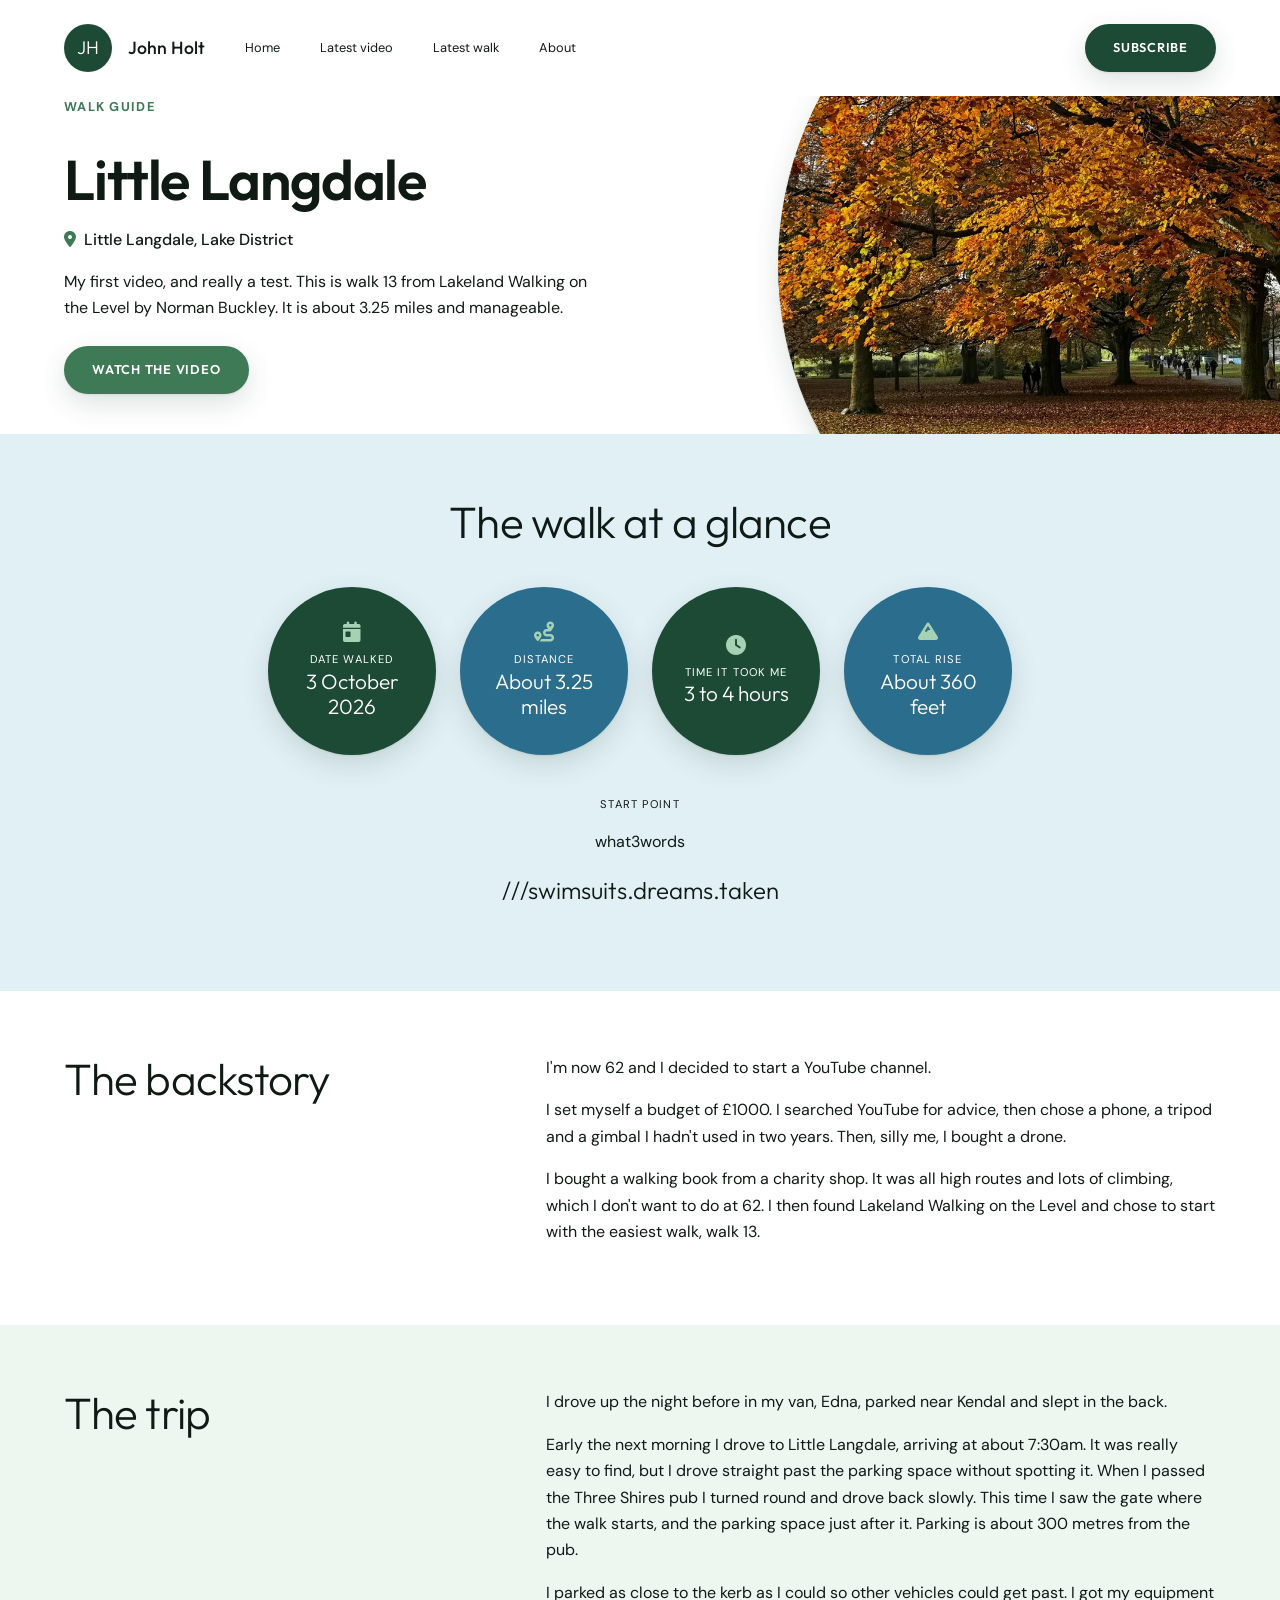
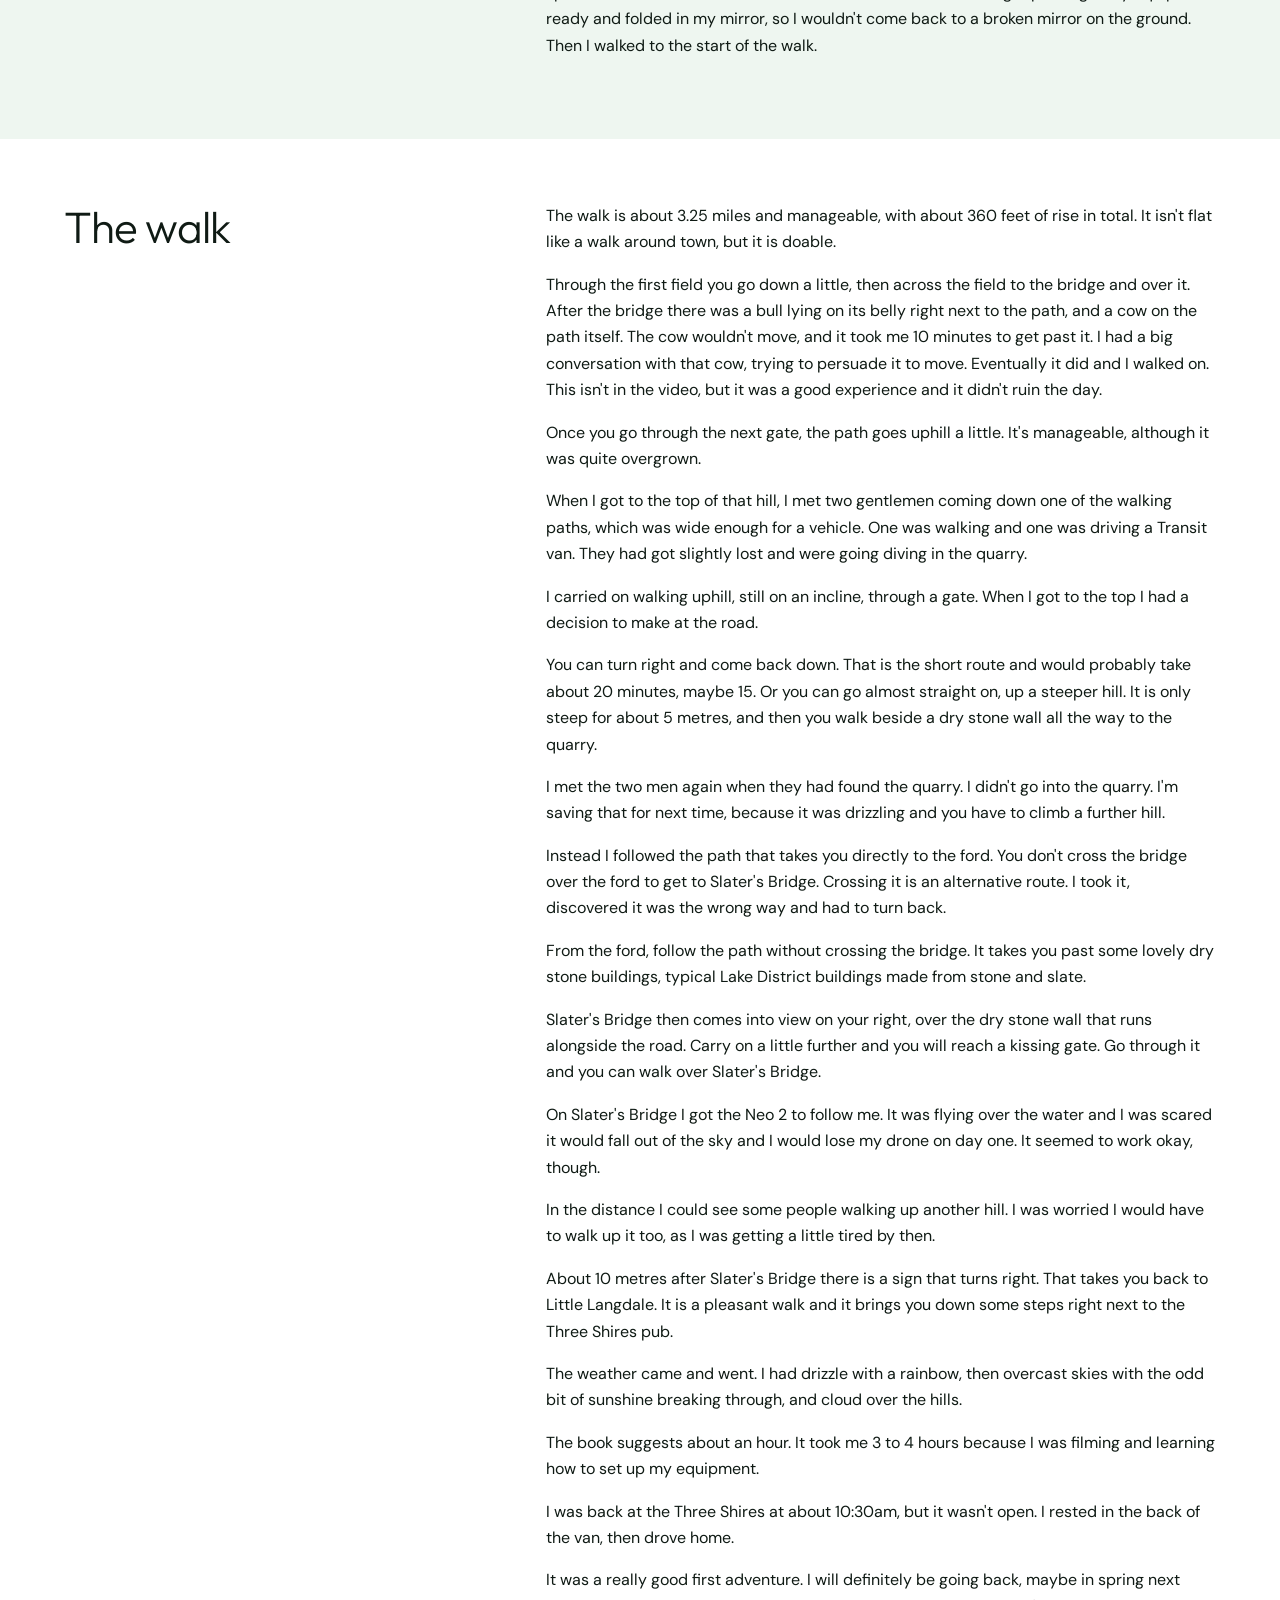
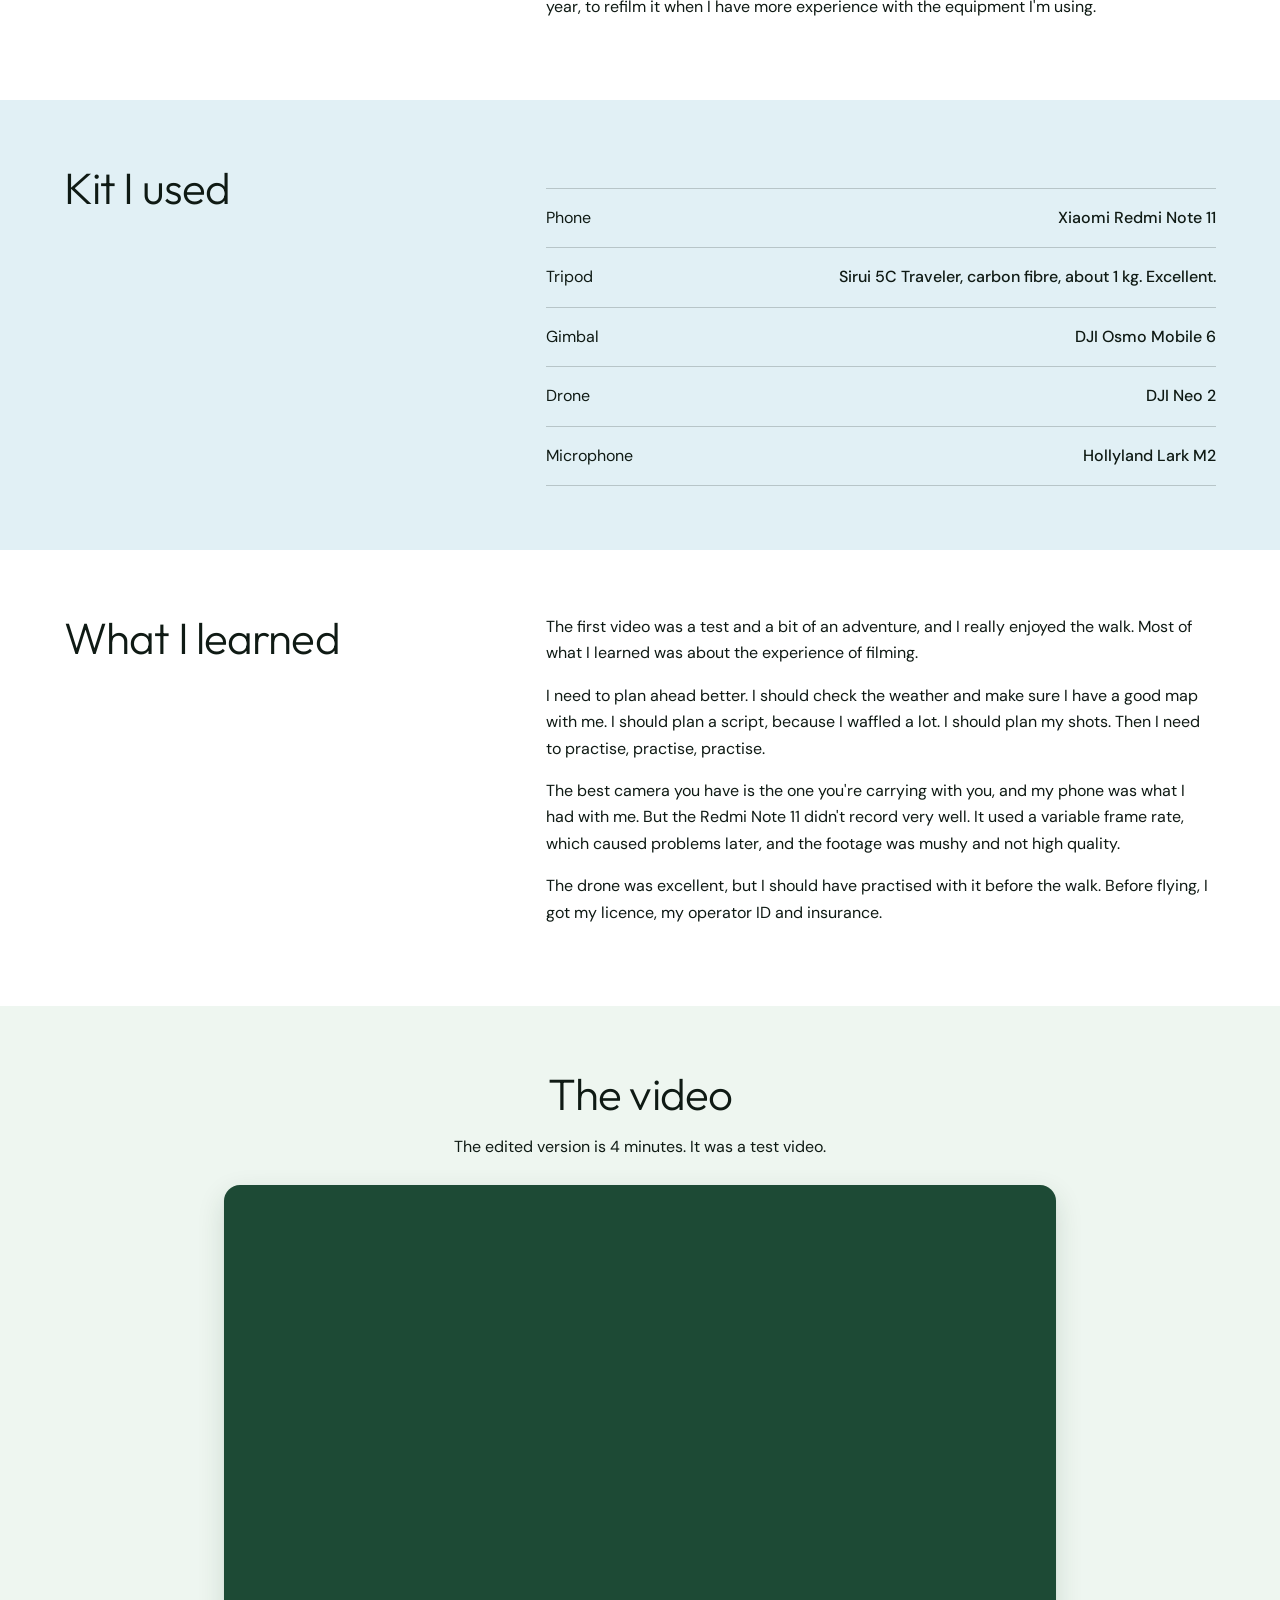
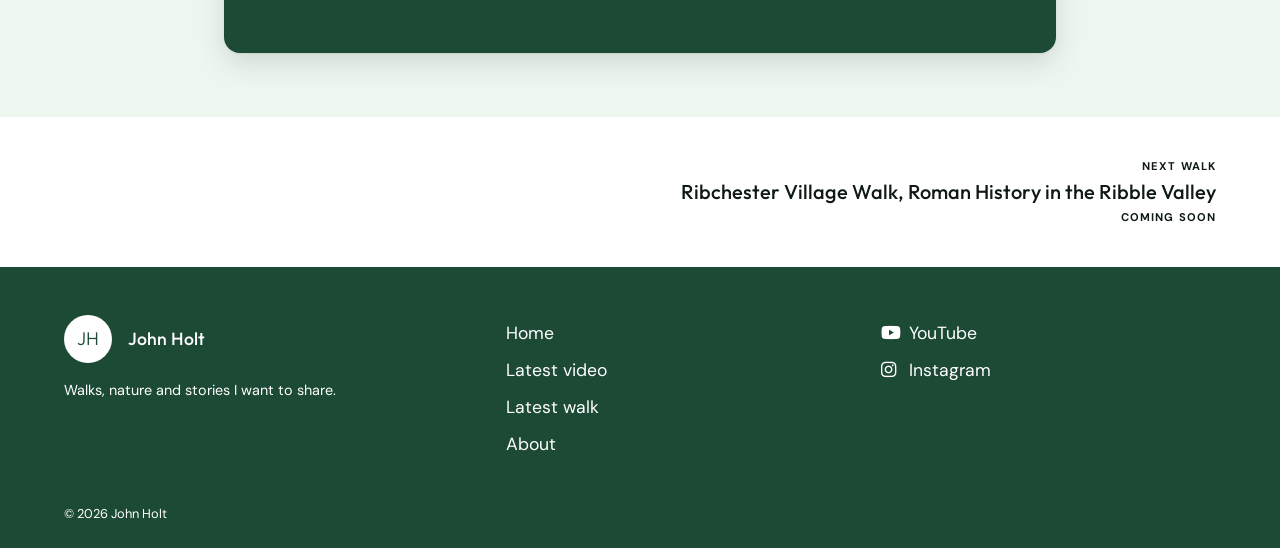
==== littlelangdale.html @ 086288f9 "Little Langdale" ====
<!DOCTYPE html>
<html lang="en-GB">
<head>
  <meta charset="UTF-8">
  <meta name="viewport" content="width=device-width, initial-scale=1">
  <title>Little Langdale | John Holt</title>
  <meta name="description" content="My first walk video: Little Langdale in the Lake District, walk 13 from Lakeland Walking on the Level. About 3.25 miles and manageable.">
  <link rel="preconnect" href="https://fonts.googleapis.com">
  <link rel="preconnect" href="https://fonts.gstatic.com" crossorigin>
  <link href="https://fonts.googleapis.com/css2?family=DM+Sans:opsz,wght@9..40,400;9..40,500;9..40,700&family=Outfit:wght@300;400;500;600&display=swap" rel="stylesheet">
  <link rel="stylesheet" href="https://cdnjs.cloudflare.com/ajax/libs/font-awesome/6.5.2/css/all.min.css">
  <link rel="stylesheet" href="css/style.css">
</head>
<body>
  <header class="header">
    <div class="header__inner container">
      <a class="logo" href="index.html" aria-label="John Holt, home">
        <span class="logo__mark">JH</span>
        <span class="logo__text">John Holt</span>
      </a>
      <nav class="nav" id="site-nav" aria-label="Main">
        <ul class="nav__list">
          <li><a class="nav__link" href="index.html">Home</a></li>
          <li><a class="nav__link" href="index.html#latest-video">Latest video</a></li>
          <li><a class="nav__link" href="index.html#latest-walk">Latest walk</a></li>
          <li><a class="nav__link" href="index.html#about">About</a></li>
        </ul>
      </nav>
      <a class="button button--dark header__cta" href="https://www.youtube.com/@MrJHolt">Subscribe</a>
      <button class="burger" type="button" aria-label="Menu" aria-expanded="false" aria-controls="site-nav">
        <i class="fa-solid fa-bars" aria-hidden="true"></i>
      </button>
    </div>
  </header>

  <main>
    <section class="hero">
      <div class="hero__content">
        <p class="hero__eyebrow">Walk guide</p>
        <h1 class="hero__title">Little Langdale</h1>
        <p class="hero__meta"><i class="fa-solid fa-location-dot" aria-hidden="true"></i>Little Langdale, Lake District</p>
        <p class="hero__text">My first video, and really a test. This is walk 13 from Lakeland Walking on the Level by Norman Buckley. It is about 3.25 miles and manageable.</p>
        <a class="button button--green" href="#video">Watch the video</a>
      </div>
      <div class="hero__media">
        <!-- PLACEHOLDER: main walk photo (landscape, WebP) -->
        <img class="hero__image" src="img/placeholder.webp" alt="Placeholder for a Little Langdale walk photo" width="1600" height="1200">
      </div>
    </section>

    <section class="section section--sky" id="at-a-glance">
      <div class="container">
        <h2 class="section__title section__title--centre">The walk at a glance</h2>
        <div class="circles">
          <div class="circle">
            <i class="fa-solid fa-calendar-day circle__icon" aria-hidden="true"></i>
            <span class="circle__label">Date walked</span>
            <span class="circle__value">3 October 2026</span>
          </div>
          <div class="circle">
            <i class="fa-solid fa-route circle__icon" aria-hidden="true"></i>
            <span class="circle__label">Distance</span>
            <span class="circle__value">About 3.25 miles</span>
          </div>
          <div class="circle">
            <i class="fa-solid fa-clock circle__icon" aria-hidden="true"></i>
            <span class="circle__label">Time it took me</span>
            <span class="circle__value">3 to 4 hours</span>
          </div>
          <div class="circle">
            <i class="fa-solid fa-mountain circle__icon" aria-hidden="true"></i>
            <span class="circle__label">Total rise</span>
            <span class="circle__value">About 360 feet</span>
          </div>
        </div>
        <div class="start-point">
          <p class="circle__label">Start point</p>
          <p>what3words</p>
          <span class="start-point__words">///swimsuits.dreams.taken</span>
        </div>
      </div>
    </section>

    <section class="section" id="backstory">
      <div class="container split">
        <h2 class="section__title">The backstory</h2>
        <div>
          <p>I'm now 62 and I decided to start a YouTube channel.</p>
          <p>I set myself a budget of £1000. I searched YouTube for advice, then chose a phone, a tripod and a gimbal I hadn't used in two years. Then, silly me, I bought a drone.</p>
          <p>I bought a walking book from a charity shop. It was all high routes and lots of climbing, which I don't want to do at 62. I then found Lakeland Walking on the Level and chose to start with the easiest walk, walk 13.</p>
        </div>
      </div>
    </section>

    <section class="section section--soft" id="the-trip">
      <div class="container split">
        <h2 class="section__title">The trip</h2>
        <div>
          <p>I drove up the night before in my van, Edna, parked near Kendal and slept in the back.</p>
          <p>Early the next morning I drove to Little Langdale, arriving at about 7:30am. It was really easy to find, but I drove straight past the parking space without spotting it. When I passed the Three Shires pub I turned round and drove back slowly. This time I saw the gate where the walk starts, and the parking space just after it. Parking is about 300 metres from the pub.</p>
          <p>I parked as close to the kerb as I could so other vehicles could get past. I got my equipment ready and folded in my mirror, so I wouldn't come back to a broken mirror on the ground. Then I walked to the start of the walk.</p>
        </div>
      </div>
    </section>

    <section class="section" id="the-walk">
      <div class="container split">
        <h2 class="section__title">The walk</h2>
        <div>
          <p>The walk is about 3.25 miles and manageable, with about 360 feet of rise in total. It isn't flat like a walk around town, but it is doable.</p>
          <p>Through the first field you go down a little, then across the field to the bridge and over it. After the bridge there was a bull lying on its belly right next to the path, and a cow on the path itself. The cow wouldn't move, and it took me 10 minutes to get past it. I had a big conversation with that cow, trying to persuade it to move. Eventually it did and I walked on. This isn't in the video, but it was a good experience and it didn't ruin the day.</p>
          <p>Once you go through the next gate, the path goes uphill a little. It's manageable, although it was quite overgrown.</p>
          <p>When I got to the top of that hill, I met two gentlemen coming down one of the walking paths, which was wide enough for a vehicle. One was walking and one was driving a Transit van. They had got slightly lost and were going diving in the quarry.</p>
          <p>I carried on walking uphill, still on an incline, through a gate. When I got to the top I had a decision to make at the road.</p>
          <p>You can turn right and come back down. That is the short route and would probably take about 20 minutes, maybe 15. Or you can go almost straight on, up a steeper hill. It is only steep for about 5 metres, and then you walk beside a dry stone wall all the way to the quarry.</p>
          <p>I met the two men again when they had found the quarry. I didn't go into the quarry. I'm saving that for next time, because it was drizzling and you have to climb a further hill.</p>
          <p>Instead I followed the path that takes you directly to the ford. You don't cross the bridge over the ford to get to Slater's Bridge. Crossing it is an alternative route. I took it, discovered it was the wrong way and had to turn back.</p>
          <p>From the ford, follow the path without crossing the bridge. It takes you past some lovely dry stone buildings, typical Lake District buildings made from stone and slate.</p>
          <p>Slater's Bridge then comes into view on your right, over the dry stone wall that runs alongside the road. Carry on a little further and you will reach a kissing gate. Go through it and you can walk over Slater's Bridge.</p>
          <p>On Slater's Bridge I got the Neo 2 to follow me. It was flying over the water and I was scared it would fall out of the sky and I would lose my drone on day one. It seemed to work okay, though.</p>
          <p>In the distance I could see some people walking up another hill. I was worried I would have to walk up it too, as I was getting a little tired by then.</p>
          <p>About 10 metres after Slater's Bridge there is a sign that turns right. That takes you back to Little Langdale. It is a pleasant walk and it brings you down some steps right next to the Three Shires pub.</p>
          <p>The weather came and went. I had drizzle with a rainbow, then overcast skies with the odd bit of sunshine breaking through, and cloud over the hills.</p>
          <p>The book suggests about an hour. It took me 3 to 4 hours because I was filming and learning how to set up my equipment.</p>
          <p>I was back at the Three Shires at about 10:30am, but it wasn't open. I rested in the back of the van, then drove home.</p>
          <p>It was a really good first adventure. I will definitely be going back, maybe in spring next year, to refilm it when I have more experience with the equipment I'm using.</p>
        </div>
      </div>
    </section>

    <section class="section section--sky" id="kit">
      <div class="container split">
        <h2 class="section__title">Kit I used</h2>
        <ul class="facts">
          <li class="facts__row">
            <span class="facts__label">Phone</span>
            <span class="facts__value">Xiaomi Redmi Note 11</span>
          </li>
          <li class="facts__row">
            <span class="facts__label">Tripod</span>
            <span class="facts__value">Sirui 5C Traveler, carbon fibre, about 1 kg. Excellent.</span>
          </li>
          <li class="facts__row">
            <span class="facts__label">Gimbal</span>
            <span class="facts__value">DJI Osmo Mobile 6</span>
          </li>
          <li class="facts__row">
            <span class="facts__label">Drone</span>
            <span class="facts__value">DJI Neo 2</span>
          </li>
          <li class="facts__row">
            <span class="facts__label">Microphone</span>
            <span class="facts__value">Hollyland Lark M2</span>
          </li>
        </ul>
      </div>
    </section>

    <section class="section" id="learned">
      <div class="container split">
        <h2 class="section__title">What I learned</h2>
        <div>
          <p>The first video was a test and a bit of an adventure, and I really enjoyed the walk. Most of what I learned was about the experience of filming.</p>
          <p>I need to plan ahead better. I should check the weather and make sure I have a good map with me. I should plan a script, because I waffled a lot. I should plan my shots. Then I need to practise, practise, practise.</p>
          <p>The best camera you have is the one you're carrying with you, and my phone was what I had with me. But the Redmi Note 11 didn't record very well. It used a variable frame rate, which caused problems later, and the footage was mushy and not high quality.</p>
          <p>The drone was excellent, but I should have practised with it before the walk. Before flying, I got my licence, my operator ID and insurance.</p>
        </div>
      </div>
    </section>

    <section class="section section--soft" id="video">
      <div class="container">
        <h2 class="section__title section__title--centre">The video</h2>
        <p class="section__intro section__intro--centre">The edited version is 4 minutes. It was a test video.</p>
        <div class="video" data-youtube-id="iESbthJ1mE4" data-title="Little Langdale walk video">
          <p class="video__placeholder"><a href="https://youtu.be/iESbthJ1mE4">Watch the video on YouTube</a></p>
        </div>
      </div>
    </section>

    <section class="section section--compact">
      <nav class="container walk-nav" aria-label="Walk navigation" data-walk-nav="littlelangdale"></nav>
    </section>
  </main>

  <footer class="footer">
    <div class="container">
      <div class="footer__grid">
        <div>
          <a class="logo logo--light" href="index.html" aria-label="John Holt, home">
            <span class="logo__mark">JH</span>
            <span class="logo__text">John Holt</span>
          </a>
          <p class="footer__tagline">Walks, nature and stories I want to share.</p>
        </div>
        <ul>
          <li><a class="footer__link" href="index.html">Home</a></li>
          <li><a class="footer__link" href="index.html#latest-video">Latest video</a></li>
          <li><a class="footer__link" href="index.html#latest-walk">Latest walk</a></li>
          <li><a class="footer__link" href="index.html#about">About</a></li>
        </ul>
        <ul>
          <li><a class="footer__link" href="https://www.youtube.com/@MrJHolt"><i class="fa-brands fa-youtube" aria-hidden="true"></i>YouTube</a></li>
          <li><a class="footer__link" href="#"><i class="fa-brands fa-instagram" aria-hidden="true"></i>Instagram</a></li>
        </ul>
      </div>
      <p class="footer__legal">&copy; 2026 John Holt</p>
    </div>
  </footer>

  <nav class="bottom-nav" aria-label="Quick links">
    <a class="bottom-nav__link" href="index.html"><i class="fa-solid fa-house" aria-hidden="true"></i>Home</a>
    <a class="bottom-nav__link" href="index.html#latest-walk"><i class="fa-solid fa-person-hiking" aria-hidden="true"></i>Walk</a>
    <a class="bottom-nav__link" href="index.html#about"><i class="fa-solid fa-user" aria-hidden="true"></i>About</a>
    <a class="bottom-nav__link" href="https://www.youtube.com/@MrJHolt"><i class="fa-brands fa-youtube" aria-hidden="true"></i>YouTube</a>
  </nav>

  <script src="js/main.js"></script>
  <script src="js/walks.js"></script>
</body>
</html>
---- css/style.css ----
/* ==========================================================================
   Tokens
   ========================================================================== */
:root {
  --color-ink: #0f1a14;
  --color-forest: #1d4a35;
  --color-forest-deep: #143626;
  --color-sage: #3d7a55;
  --color-sage-light: #a6d1b3;
  --color-lake: #2a6d8c;
  --color-sky: #e1f0f5;
  --color-sky-soft: #eef6f0;
  --color-sky-strong: #c9e4d3;
  --color-white: #fff;
  --color-line: rgb(15 26 20 / 0.2);

  --font-display: "Outfit", "Segoe UI", sans-serif;
  --font-body: "DM Sans", "Segoe UI", sans-serif;

  --gutter: 1.25rem;
  --max-width: 72rem;
  --header-height: 4.5rem;
  --bottom-nav-height: 4rem;

  --space-1: 0.25rem;
  --space-2: 0.5rem;
  --space-3: 1rem;
  --space-4: 1.5rem;
  --space-5: 2.5rem;
  --space-6: 4rem;

  --radius-card: 1rem;
  --radius-pill: 999px;

  --shadow-raised: 0 1px 2px rgb(20 54 38 / 0.08), 0 10px 28px rgb(20 54 38 / 0.14);
  --ease-out: cubic-bezier(0.25, 1, 0.5, 1);
}

/* ==========================================================================
   Base
   ========================================================================== */
*,
*::before,
*::after {
  box-sizing: border-box;
}

html {
  scroll-behavior: smooth;
  scroll-padding-top: var(--space-4);
}

body {
  margin: 0;
  padding-bottom: calc(var(--bottom-nav-height) + env(safe-area-inset-bottom, 0px));
  background: var(--color-white);
  color: var(--color-ink);
  font-family: var(--font-body);
  line-height: 1.65;
}

img {
  display: block;
  max-width: 100%;
  height: auto;
}

a {
  color: inherit;
}

a:focus-visible,
button:focus-visible,
summary:focus-visible {
  outline: 3px solid var(--color-sage-light);
  outline-offset: 3px;
}

h1,
h2,
h3 {
  margin: 0 0 var(--space-3);
  font-family: var(--font-display);
  line-height: 1.1;
  letter-spacing: -0.02em;
}

p {
  margin: 0 0 var(--space-3);
}

ul {
  margin: 0;
  padding: 0;
  list-style: none;
}

.container {
  width: min(100% - 2 * var(--gutter), var(--max-width));
  margin-inline: auto;
}

.visually-hidden {
  position: absolute;
  width: 1px;
  height: 1px;
  overflow: hidden;
  clip-path: inset(50%);
  white-space: nowrap;
}

/* ==========================================================================
   Buttons
   ========================================================================== */
.button {
  display: inline-block;
  padding: 0.85rem 1.75rem;
  border-radius: var(--radius-pill);
  font-family: var(--font-display);
  font-size: 0.8rem;
  font-weight: 600;
  letter-spacing: 0.06em;
  text-decoration: none;
  text-transform: uppercase;
  transition: transform 0.25s var(--ease-out);
}

.button:hover {
  transform: translateY(-2px);
}

.button:active {
  transform: translateY(0) scale(0.98);
}

.button--dark {
  background: var(--color-forest);
  color: var(--color-white);
  box-shadow: var(--shadow-raised);
}

.button--green {
  background: var(--color-sage);
  color: var(--color-white);
  box-shadow: var(--shadow-raised);
}

.button--light {
  background: var(--color-sky-strong);
  color: var(--color-forest);
}

/* ==========================================================================
   Header and navigation
   ========================================================================== */
.header {
  position: relative;
  z-index: 10;
  background: var(--color-white);
}

.header__inner {
  display: flex;
  align-items: center;
  justify-content: space-between;
  min-height: var(--header-height);
}

.header__cta {
  display: none;
}

.logo {
  display: inline-flex;
  align-items: center;
  gap: var(--space-3);
  text-decoration: none;
}

.logo__mark {
  display: grid;
  place-items: center;
  width: 3rem;
  height: 3rem;
  border-radius: 50%;
  background: var(--color-forest);
  color: var(--color-white);
  font-family: var(--font-display);
  font-size: 1.15rem;
  font-weight: 300;
  letter-spacing: 0.02em;
}

.logo__text {
  font-family: var(--font-display);
  font-size: 1.1rem;
  font-weight: 500;
}

.logo--light .logo__mark {
  background: var(--color-white);
  color: var(--color-forest);
}

.burger {
  display: grid;
  place-items: center;
  width: 2.75rem;
  height: 2.75rem;
  border: 0;
  border-radius: 50%;
  background: transparent;
  color: var(--color-forest);
  font-size: 1.35rem;
  cursor: pointer;
}

.burger:active {
  transform: scale(0.94);
}

.nav {
  display: none;
  position: absolute;
  inset: 100% 0 auto;
  padding: var(--space-3) var(--gutter) var(--space-4);
  background: var(--color-white);
  box-shadow: var(--shadow-raised);
}

.nav--open {
  display: block;
}

.nav__link {
  display: block;
  padding: var(--space-3) 0;
  border-bottom: 1px solid var(--color-line);
  font-size: 0.95rem;
  text-decoration: none;
}

.nav__link:hover {
  color: var(--color-sage);
}

.bottom-nav {
  position: fixed;
  inset: auto 0 0;
  z-index: 20;
  display: grid;
  grid-template-columns: repeat(4, 1fr);
  padding-bottom: env(safe-area-inset-bottom, 0px);
  background: var(--color-white);
  box-shadow: 0 -4px 20px rgb(20 54 38 / 0.14);
}

.bottom-nav__link {
  display: flex;
  flex-direction: column;
  align-items: center;
  justify-content: center;
  gap: var(--space-1);
  min-height: var(--bottom-nav-height);
  font-size: 0.7rem;
  font-weight: 500;
  text-decoration: none;
}

.bottom-nav__link i {
  font-size: 1.15rem;
}

.bottom-nav__link:hover,
.bottom-nav__link:active {
  color: var(--color-sage);
}

/* ==========================================================================
   Hero
   ========================================================================== */
.hero {
  position: relative;
  display: grid;
  overflow: hidden;
}

.hero__content {
  padding: var(--space-4) var(--gutter) var(--space-5);
}

.hero__eyebrow {
  margin-bottom: var(--space-2);
  color: var(--color-sage);
  font-size: 0.8rem;
  font-weight: 700;
  letter-spacing: 0.1em;
  text-transform: uppercase;
}

.hero__title {
  max-width: 14ch;
  padding-top: var(--space-4);
  font-size: clamp(2.25rem, 8vw, 3.5rem);
  font-weight: 600;
}

.hero__text {
  max-width: 34rem;
  margin-bottom: var(--space-4);
}

.hero__meta {
  margin-bottom: var(--space-3);
  font-weight: 500;
}

.hero__meta i {
  margin-right: var(--space-2);
  color: var(--color-sage);
}

.hero__media {
  display: none;
  width: min(80vw, 22rem);
  margin: 0 0 var(--space-5) auto;
  aspect-ratio: 1;
  transform: translateX(25%);
  overflow: hidden;
  border-radius: 50%;
  background: var(--color-sky);
  box-shadow: var(--shadow-raised);
}

.hero__image {
  width: 100%;
  height: 100%;
  object-fit: cover;
}

/* ==========================================================================
   Sections
   ========================================================================== */
.section {
  padding-block: var(--space-6);
}

.section--sky {
  background: var(--color-sky);
}

.section--video {
  padding-top: calc(var(--space-6) / 2);
}

.section--walk {
  padding-top: calc(var(--space-6) * 0.75);
}

.section--about {
  padding-block: calc(var(--space-6) * 0.75);
}

.section--soft {
  background: var(--color-sky-soft);
}

.section--sage {
  background: var(--color-sage);
  color: var(--color-white);
}

.section__title {
  font-size: clamp(2rem, 5vw, 2.75rem);
  font-weight: 300;
}

.section__title--centre {
  text-align: center;
}

.section__intro {
  max-width: 40rem;
}

.section__intro--centre {
  margin-inline: auto;
  text-align: center;
}

.split {
  display: grid;
  gap: var(--space-5);
}

/* ==========================================================================
   Video
   ========================================================================== */
.video {
  display: grid;
  place-items: center;
  max-width: 52rem;
  margin: var(--space-4) auto 0;
  aspect-ratio: 16 / 9;
  overflow: hidden;
  border-radius: var(--radius-card);
  background: var(--color-forest);
  box-shadow: var(--shadow-raised);
  color: var(--color-white);
  text-align: center;
}

.video__placeholder {
  padding: var(--space-3);
  font-size: 0.9rem;
}

.video iframe {
  width: 100%;
  height: 100%;
  border: 0;
}

/* ==========================================================================
   Facts list (reference "Services" rows)
   ========================================================================== */
.facts {
  margin-top: var(--space-4);
  border-top: 1px solid var(--color-line);
}

.facts__row {
  display: flex;
  justify-content: space-between;
  gap: var(--space-3);
  padding: var(--space-3) 0;
  border-bottom: 1px solid var(--color-line);
}

.facts__label i {
  width: 1.5rem;
  color: var(--color-sage);
}

.facts__value {
  font-weight: 500;
  text-align: right;
}

.card-media {
  position: relative;
  aspect-ratio: 16 / 9;
  overflow: hidden;
  border-radius: 10px;
  background: var(--color-sky);
  box-shadow: 0 2px 4px rgb(20 54 38 / 0.12), 0 18px 48px rgb(20 54 38 / 0.28);
}

.card-media__image {
  position: absolute;
  inset: 0;
  width: 100%;
  height: 100%;
  object-fit: cover;
}

/* ==========================================================================
   Circles (reference "Mission" and "Skills")
   ========================================================================== */
.circles {
  display: flex;
  flex-wrap: wrap;
  justify-content: center;
  gap: var(--space-4);
  margin-top: var(--space-5);
}

.circle {
  display: flex;
  flex-direction: column;
  align-items: center;
  justify-content: center;
  width: min(10.5rem, 42vw);
  aspect-ratio: 1;
  padding: var(--space-3);
  border-radius: 50%;
  background: var(--color-forest);
  box-shadow: var(--shadow-raised);
  color: var(--color-white);
  text-align: center;
}

.circle:nth-child(even) {
  background: var(--color-lake);
}

.circle__icon {
  margin-bottom: var(--space-2);
  color: var(--color-sage-light);
  font-size: 1.25rem;
}

.circle__label {
  font-size: 0.7rem;
  letter-spacing: 0.1em;
  text-transform: uppercase;
}

.circle__value {
  font-family: var(--font-display);
  font-size: 1.3rem;
  font-weight: 300;
  line-height: 1.2;
}

.start-point {
  margin-top: var(--space-5);
  text-align: center;
}

.start-point__words {
  display: block;
  margin-bottom: var(--space-3);
  font-family: var(--font-display);
  font-size: 1.5rem;
  font-weight: 300;
}

/* ==========================================================================
   Walk list (home page) and previous / next links (walk pages)
   ========================================================================== */
.walk-title {
  font-size: 1.5rem;
  font-weight: 500;
}

.walk-list {
  display: grid;
  grid-template-columns: repeat(auto-fill, minmax(min(100%, 18rem), 1fr));
  gap: var(--space-4);
  margin-top: var(--space-4);
}

.walk-card {
  padding: var(--space-4);
  border-radius: var(--radius-card);
  background: var(--color-white);
  box-shadow: var(--shadow-raised);
}

.walk-card__date {
  font-weight: 500;
}

.section--compact {
  padding-block: var(--space-5);
}

.walk-nav {
  display: flex;
  flex-wrap: wrap;
  justify-content: space-between;
  gap: var(--space-3);
}

.walk-nav__link {
  font-family: var(--font-display);
  font-size: 1.25rem;
  font-weight: 500;
  text-decoration: none;
}

a.walk-nav__link:hover {
  color: var(--color-sage);
}

.walk-nav__link--next {
  margin-left: auto;
  text-align: right;
}

.walk-nav__label {
  display: block;
  font-family: var(--font-body);
  font-size: 0.7rem;
  font-weight: 700;
  letter-spacing: 0.1em;
  text-transform: uppercase;
}

/* ==========================================================================
   Gallery
   ========================================================================== */
.gallery {
  display: grid;
  grid-template-columns: repeat(2, 1fr);
  gap: var(--space-3);
  margin-top: var(--space-4);
}

.gallery__image {
  width: 100%;
  aspect-ratio: 4 / 3;
  object-fit: cover;
  border-radius: var(--radius-card);
  background: var(--color-sky);
}

/* ==========================================================================
   Accordion (practical notes)
   ========================================================================== */
.accordion__item {
  border-bottom: 1px solid var(--color-line);
}

.accordion__item:first-child {
  border-top: 1px solid var(--color-line);
}

.accordion__summary {
  display: flex;
  align-items: center;
  justify-content: space-between;
  gap: var(--space-3);
  padding: var(--space-3) 0;
  font-size: 1.05rem;
  cursor: pointer;
  list-style: none;
}

.accordion__summary::-webkit-details-marker {
  display: none;
}

.accordion__icon {
  display: grid;
  flex-shrink: 0;
  place-items: center;
  width: 2rem;
  height: 2rem;
  border: 1.5px solid var(--color-sage);
  border-radius: 50%;
  color: var(--color-sage);
  font-size: 0.8rem;
  transition: transform 0.25s var(--ease-out);
}

.accordion__item[open] .accordion__icon {
  transform: rotate(45deg);
}

.accordion__body {
  padding-bottom: var(--space-3);
}

/* ==========================================================================
   About / portrait (reference "Contact")
   ========================================================================== */
.about {
  display: grid;
  gap: var(--space-6);
  align-items: center;
}

.portrait {
  position: relative;
  width: min(18rem, 80%);
  margin-inline: auto;
}

.portrait::before {
  content: "";
  position: absolute;
  top: -1.5rem;
  left: -1.5rem;
  width: 60%;
  aspect-ratio: 1;
  border-radius: 10px;
  background: var(--color-sage-light);
}

.portrait__image {
  position: relative;
  width: 100%;
  aspect-ratio: 1;
  object-fit: cover;
  object-position: 62% 30%;
  border-radius: 10px;
  box-shadow: 0 2px 4px rgb(20 54 38 / 0.12), 0 18px 48px rgb(20 54 38 / 0.28);
}

.about__title {
  font-size: clamp(2rem, 5vw, 2.75rem);
  font-weight: 300;
}

.about__links {
  margin: var(--space-4) 0;
}

.about__link {
  display: flex;
  align-items: center;
  gap: var(--space-3);
  padding: var(--space-2) 0;
  font-size: 1.1rem;
  text-decoration: none;
}

.about__link:hover {
  text-decoration: underline;
}

.about__link i {
  width: 1.5rem;
  text-align: center;
}

/* ==========================================================================
   Conditions (weather and light)
   ========================================================================== */
.stats {
  display: grid;
  grid-template-columns: repeat(auto-fit, minmax(8.5rem, 1fr));
  gap: var(--space-3);
  margin-bottom: var(--space-5);
}

.stats__heading {
  margin-bottom: var(--space-3);
  font-size: 1.1rem;
  font-weight: 500;
}

.stat {
  padding: var(--space-3);
  border: 1px solid rgb(255 255 255 / 0.3);
  border-radius: var(--radius-card);
  background: rgb(255 255 255 / 0.1);
}

.stat__label {
  display: block;
  font-size: 0.7rem;
  letter-spacing: 0.1em;
  text-transform: uppercase;
}

.stat__value {
  display: block;
  font-family: var(--font-display);
  font-size: 1.4rem;
  font-weight: 300;
  line-height: 1.3;
}

.conditions__note {
  margin: 0;
  font-size: 0.85rem;
}

/* ==========================================================================
   Footer
   ========================================================================== */
.footer {
  padding: calc(var(--space-6) * 0.75) 0 var(--space-4);
  background: var(--color-forest);
  color: var(--color-white);
}

.footer__grid {
  display: grid;
  gap: var(--space-5);
}

.footer__tagline {
  max-width: 18rem;
  margin: var(--space-3) 0 0;
  font-size: 0.9rem;
}

.footer__link {
  display: inline-block;
  padding: var(--space-1) 0;
  font-size: 1.1rem;
  text-decoration: none;
}

.footer__link:hover {
  text-decoration: underline;
}

.footer__link i {
  width: 1.75rem;
}

.footer__legal {
  margin: var(--space-5) 0 0;
  font-size: 0.8rem;
}

/* ==========================================================================
   Breakpoints
   ========================================================================== */
@media (min-width: 48rem) {
  .gallery {
    grid-template-columns: repeat(3, 1fr);
  }

  .split {
    grid-template-columns: 1fr 1.6fr;
    gap: var(--space-6);
    align-items: start;
  }

  .split--even {
    grid-template-columns: 1fr 1fr;
    align-items: stretch;
  }

  .split--even .card-media {
    aspect-ratio: auto;
  }

  .split--video {
    grid-template-columns: 1.1fr 1fr;
    align-items: center;
  }

  .split--video .video {
    max-width: none;
    margin: 0;
  }

  .about {
    grid-template-columns: 1fr 1.2fr;
  }

  .footer__grid {
    grid-template-columns: 1.2fr 1fr 1fr;
  }
}

@media (min-width: 62rem) {
  body {
    padding-bottom: 0;
  }

  .burger,
  .bottom-nav {
    display: none;
  }

  .header__cta {
    display: inline-block;
  }

  .header__inner {
    min-height: 6rem;
  }

  .nav {
    position: static;
    display: block;
    margin-right: auto;
    margin-left: var(--space-5);
    padding: 0;
    box-shadow: none;
  }

  .nav__list {
    display: flex;
    gap: var(--space-5);
  }

  .nav__link {
    padding: var(--space-2) 0;
    border-bottom: 0;
    font-size: 0.8rem;
  }

  .hero {
    grid-template-columns: 1fr 1fr;
    align-items: center;
  }

  .hero__content {
    align-self: center;
    padding: 0 var(--space-5) var(--space-5)
      max(var(--gutter), calc((100vw - var(--max-width)) / 2));
  }

  .hero__media {
    display: block;
    position: absolute;
    top: 50%;
    right: 0;
    width: clamp(34rem, 56vw, 52rem);
    margin: 0;
    transform: translate(30%, -50%);
  }
}

@media (prefers-reduced-motion: reduce) {
  html {
    scroll-behavior: auto;
  }

  .button,
  .accordion__icon {
    transition: none;
  }
}
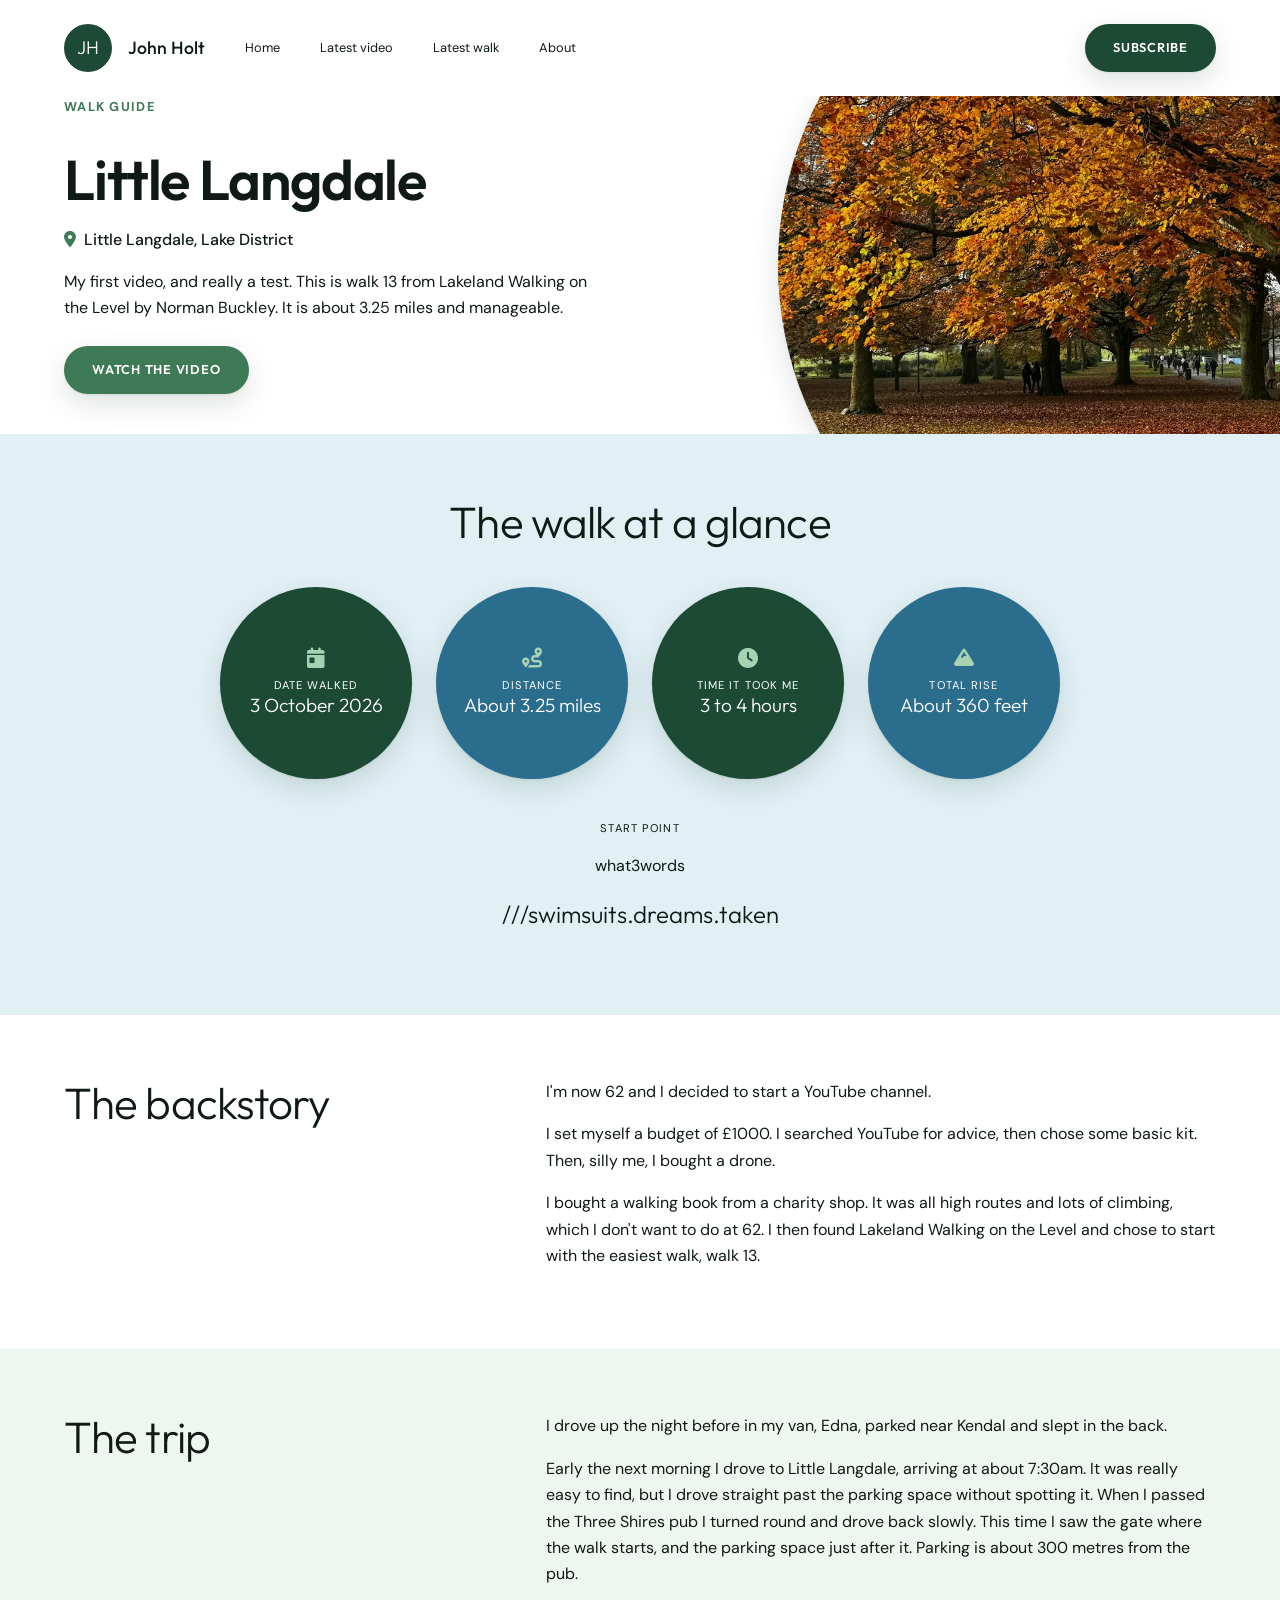
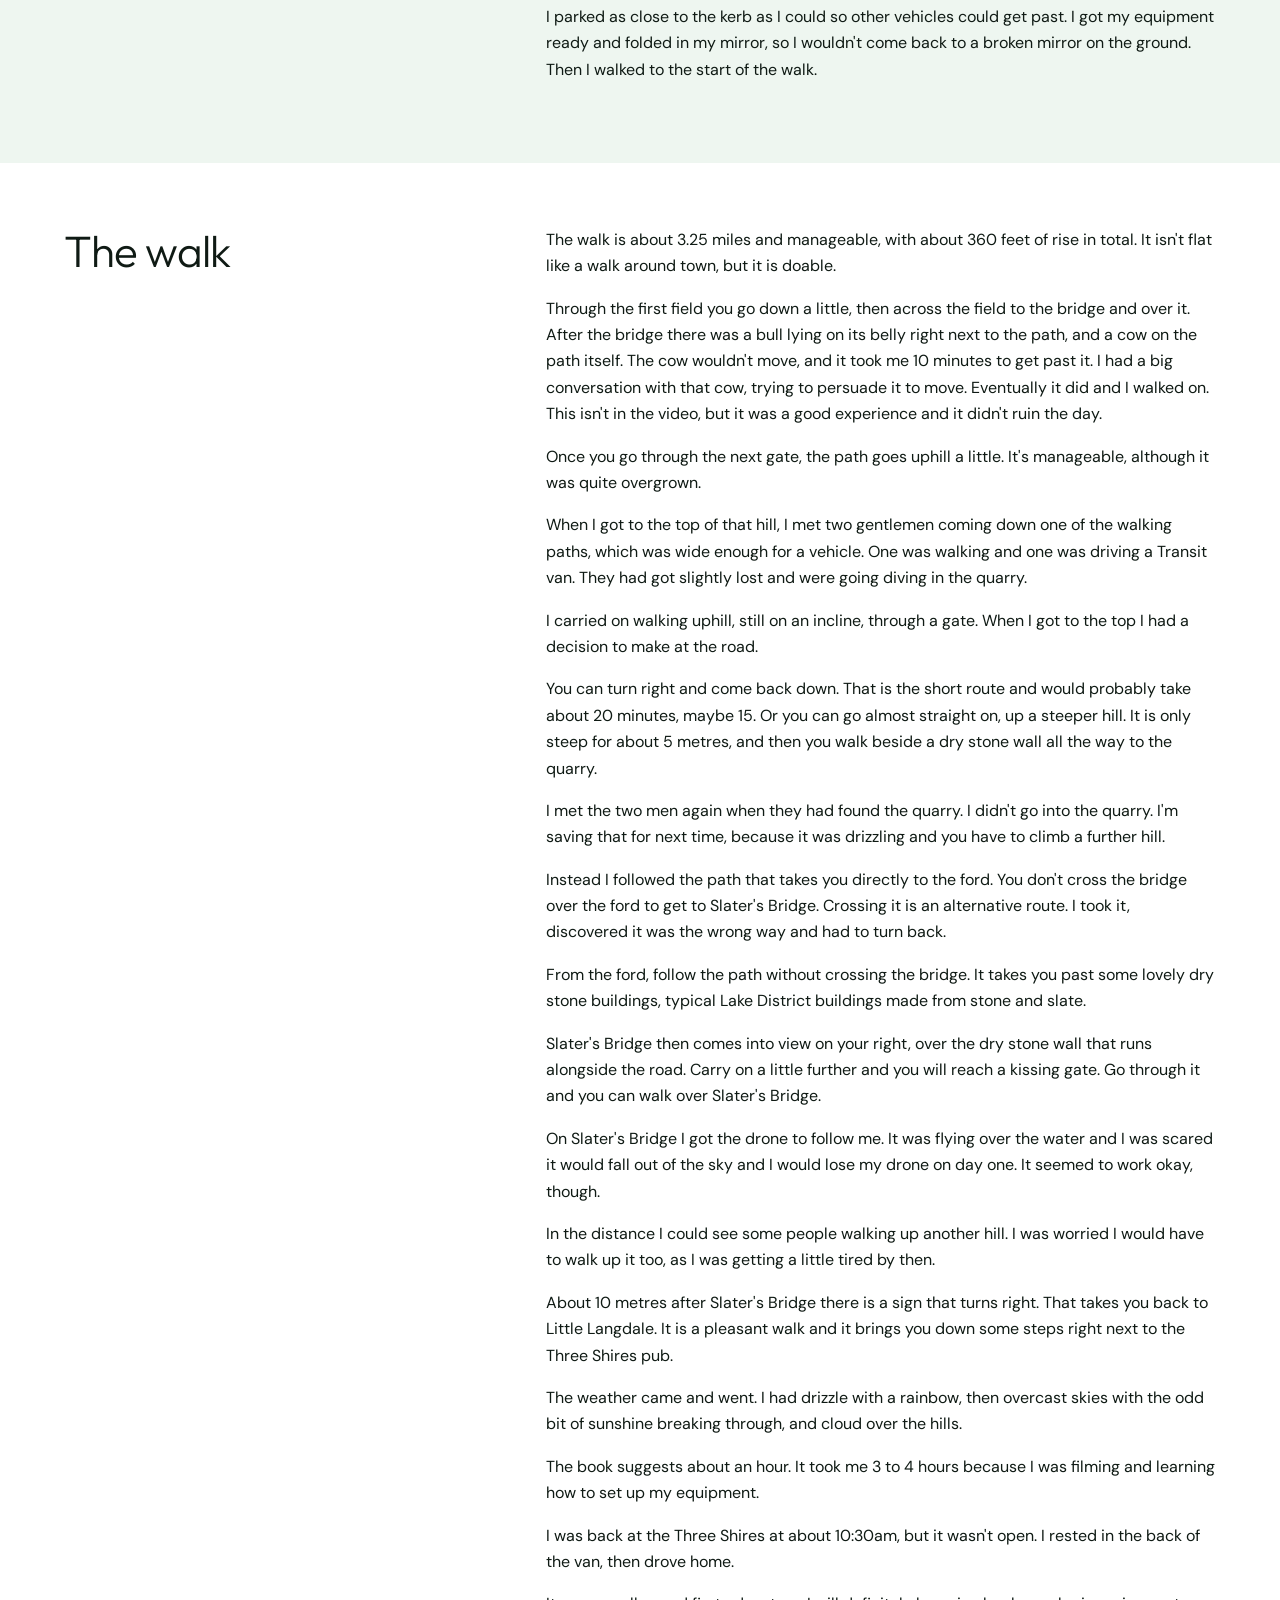
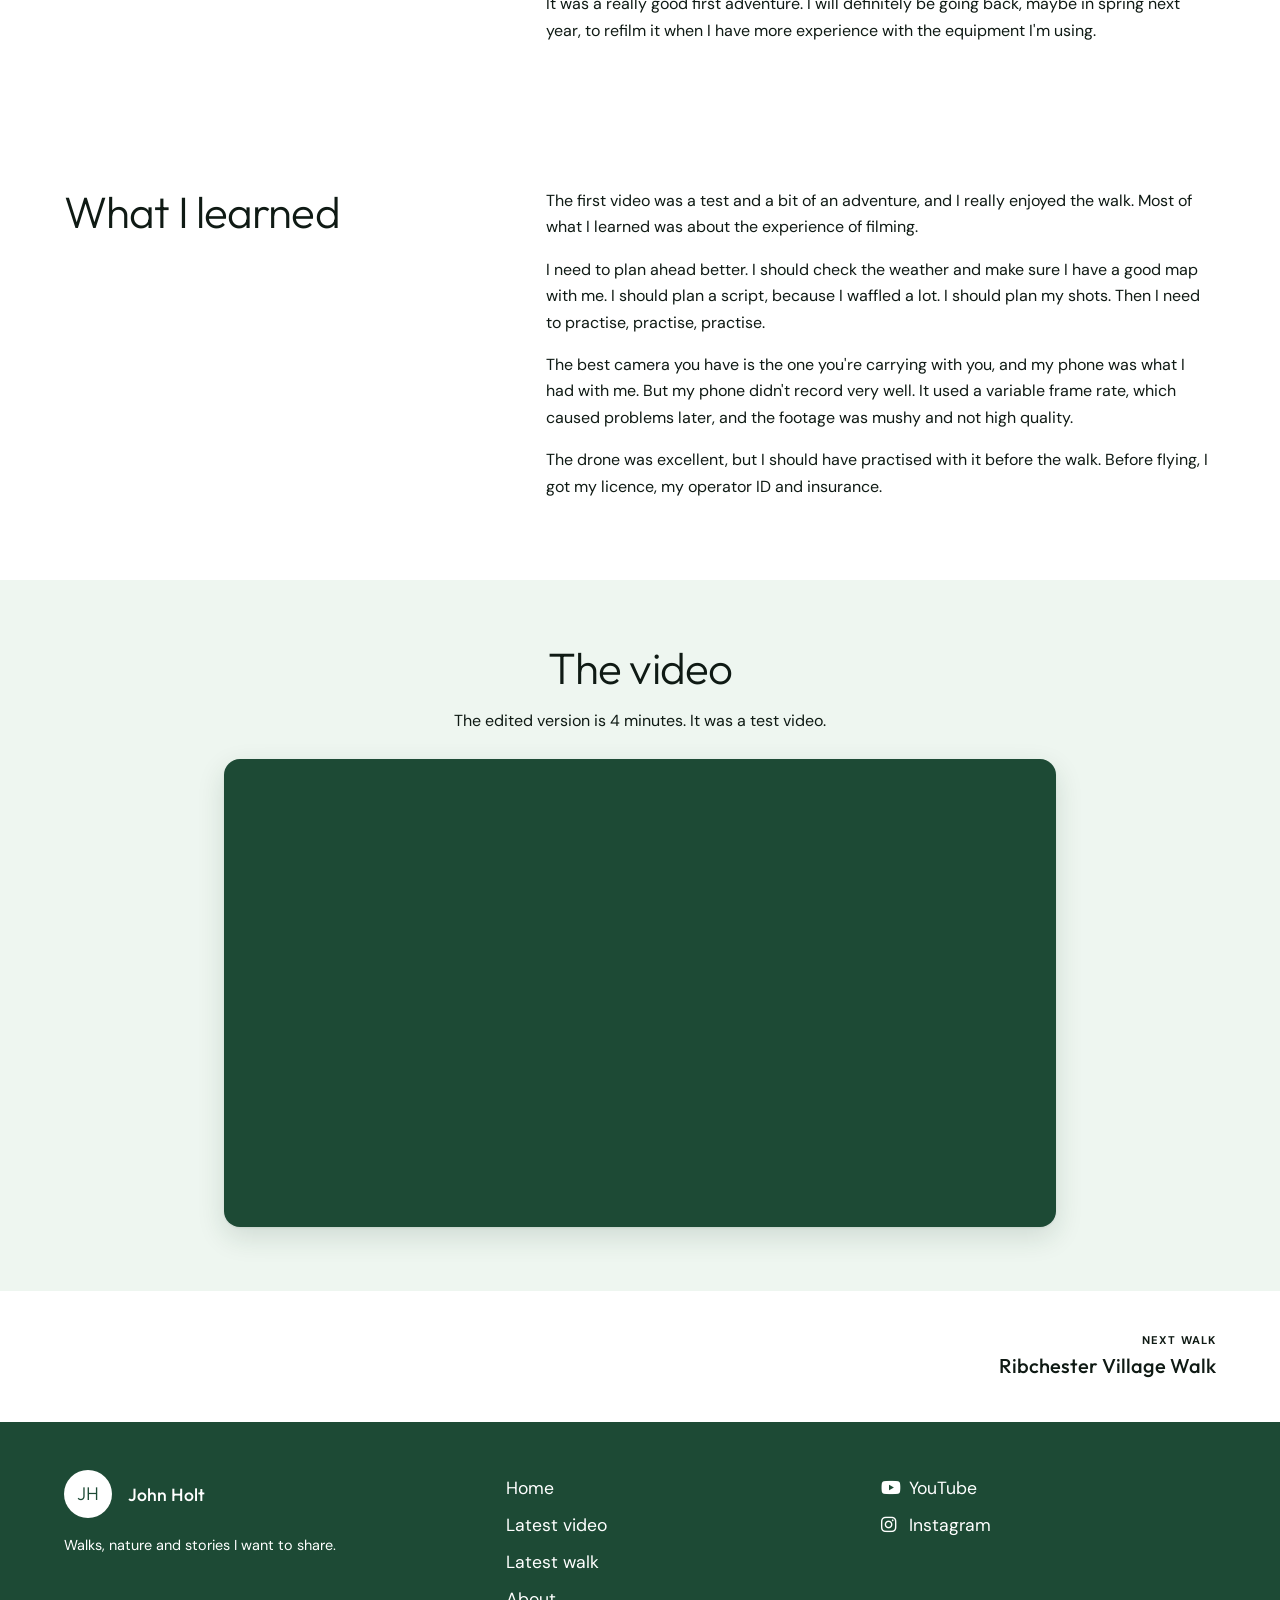
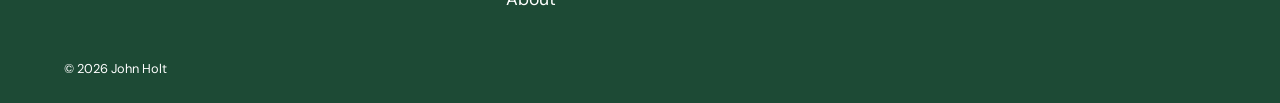
==== commit 0d20c1d9: "Kit Removal" ====
--- a/littlelangdale.html
+++ b/littlelangdale.html
@@ -86,7 +86,7 @@
         <h2 class="section__title">The backstory</h2>
         <div>
           <p>I'm now 62 and I decided to start a YouTube channel.</p>
-          <p>I set myself a budget of £1000. I searched YouTube for advice, then chose a phone, a tripod and a gimbal I hadn't used in two years. Then, silly me, I bought a drone.</p>
+          <p>I set myself a budget of £1000. I searched YouTube for advice, then chose some basic kit. Then, silly me, I bought a drone.</p>
           <p>I bought a walking book from a charity shop. It was all high routes and lots of climbing, which I don't want to do at 62. I then found Lakeland Walking on the Level and chose to start with the easiest walk, walk 13.</p>
         </div>
       </div>
@@ -117,7 +117,7 @@
           <p>Instead I followed the path that takes you directly to the ford. You don't cross the bridge over the ford to get to Slater's Bridge. Crossing it is an alternative route. I took it, discovered it was the wrong way and had to turn back.</p>
           <p>From the ford, follow the path without crossing the bridge. It takes you past some lovely dry stone buildings, typical Lake District buildings made from stone and slate.</p>
           <p>Slater's Bridge then comes into view on your right, over the dry stone wall that runs alongside the road. Carry on a little further and you will reach a kissing gate. Go through it and you can walk over Slater's Bridge.</p>
-          <p>On Slater's Bridge I got the Neo 2 to follow me. It was flying over the water and I was scared it would fall out of the sky and I would lose my drone on day one. It seemed to work okay, though.</p>
+          <p>On Slater's Bridge I got the drone to follow me. It was flying over the water and I was scared it would fall out of the sky and I would lose my drone on day one. It seemed to work okay, though.</p>
           <p>In the distance I could see some people walking up another hill. I was worried I would have to walk up it too, as I was getting a little tired by then.</p>
           <p>About 10 metres after Slater's Bridge there is a sign that turns right. That takes you back to Little Langdale. It is a pleasant walk and it brings you down some steps right next to the Three Shires pub.</p>
           <p>The weather came and went. I had drizzle with a rainbow, then overcast skies with the odd bit of sunshine breaking through, and cloud over the hills.</p>
@@ -128,41 +128,13 @@
       </div>
     </section>
 
-    <section class="section section--sky" id="kit">
-      <div class="container split">
-        <h2 class="section__title">Kit I used</h2>
-        <ul class="facts">
-          <li class="facts__row">
-            <span class="facts__label">Phone</span>
-            <span class="facts__value">Xiaomi Redmi Note 11</span>
-          </li>
-          <li class="facts__row">
-            <span class="facts__label">Tripod</span>
-            <span class="facts__value">Sirui 5C Traveler, carbon fibre, about 1 kg. Excellent.</span>
-          </li>
-          <li class="facts__row">
-            <span class="facts__label">Gimbal</span>
-            <span class="facts__value">DJI Osmo Mobile 6</span>
-          </li>
-          <li class="facts__row">
-            <span class="facts__label">Drone</span>
-            <span class="facts__value">DJI Neo 2</span>
-          </li>
-          <li class="facts__row">
-            <span class="facts__label">Microphone</span>
-            <span class="facts__value">Hollyland Lark M2</span>
-          </li>
-        </ul>
-      </div>
-    </section>
-
     <section class="section" id="learned">
       <div class="container split">
         <h2 class="section__title">What I learned</h2>
         <div>
           <p>The first video was a test and a bit of an adventure, and I really enjoyed the walk. Most of what I learned was about the experience of filming.</p>
           <p>I need to plan ahead better. I should check the weather and make sure I have a good map with me. I should plan a script, because I waffled a lot. I should plan my shots. Then I need to practise, practise, practise.</p>
-          <p>The best camera you have is the one you're carrying with you, and my phone was what I had with me. But the Redmi Note 11 didn't record very well. It used a variable frame rate, which caused problems later, and the footage was mushy and not high quality.</p>
+          <p>The best camera you have is the one you're carrying with you, and my phone was what I had with me. But my phone didn't record very well. It used a variable frame rate, which caused problems later, and the footage was mushy and not high quality.</p>
           <p>The drone was excellent, but I should have practised with it before the walk. Before flying, I got my licence, my operator ID and insurance.</p>
         </div>
       </div>
--- a/css/style.css
+++ b/css/style.css
@@ -480,9 +480,9 @@
   flex-direction: column;
   align-items: center;
   justify-content: center;
-  width: min(10.5rem, 42vw);
+  width: min(12rem, 42vw);
   aspect-ratio: 1;
-  padding: var(--space-3);
+  padding: var(--space-4) var(--space-3);
   border-radius: 50%;
   background: var(--color-forest);
   box-shadow: var(--shadow-raised);
@@ -508,9 +508,10 @@
 
 .circle__value {
   font-family: var(--font-display);
-  font-size: 1.3rem;
+  font-size: 1.2rem;
   font-weight: 300;
   line-height: 1.2;
+  text-wrap: balance;
 }
 
 .start-point {
@@ -911,3 +912,9 @@
     transition: none;
   }
 }
+
+.facts-heading {
+  margin: var(--space-5) 0 0;
+  font-size: 1.1rem;
+  font-weight: 500;
+}
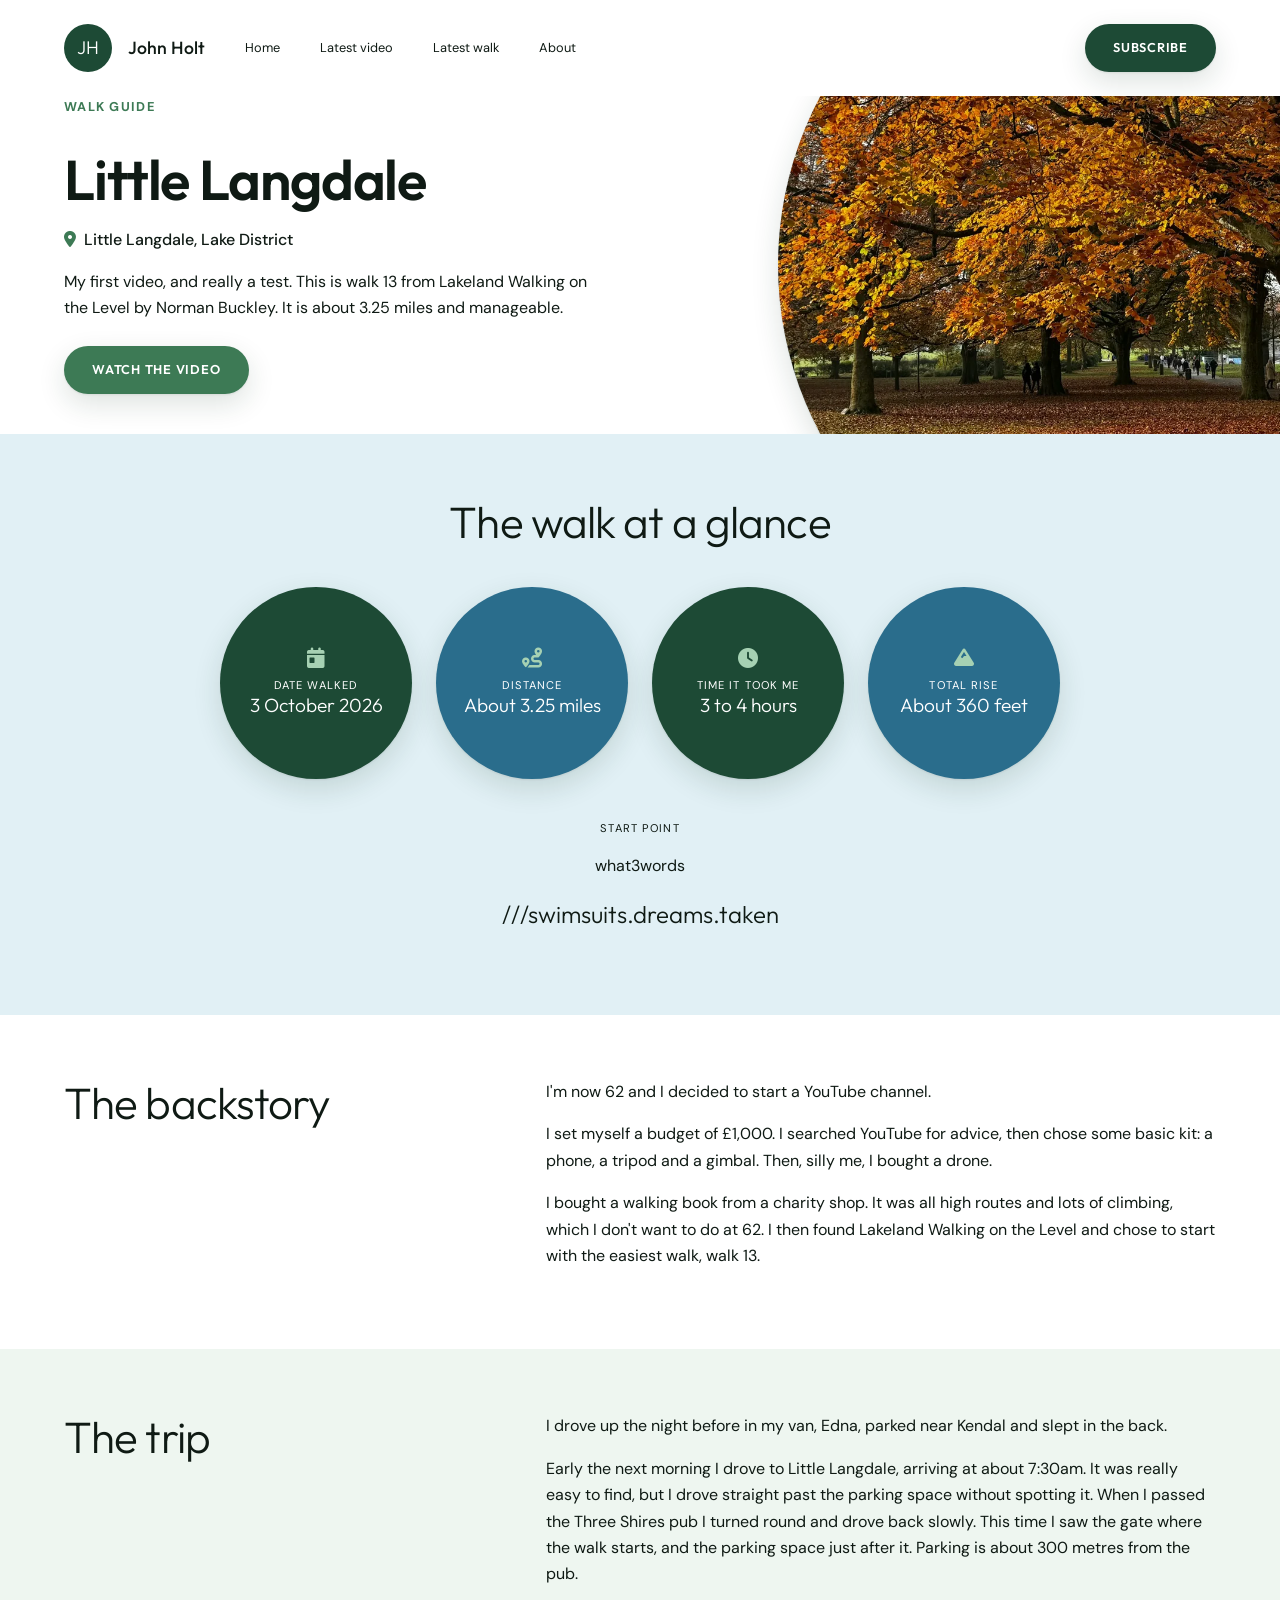
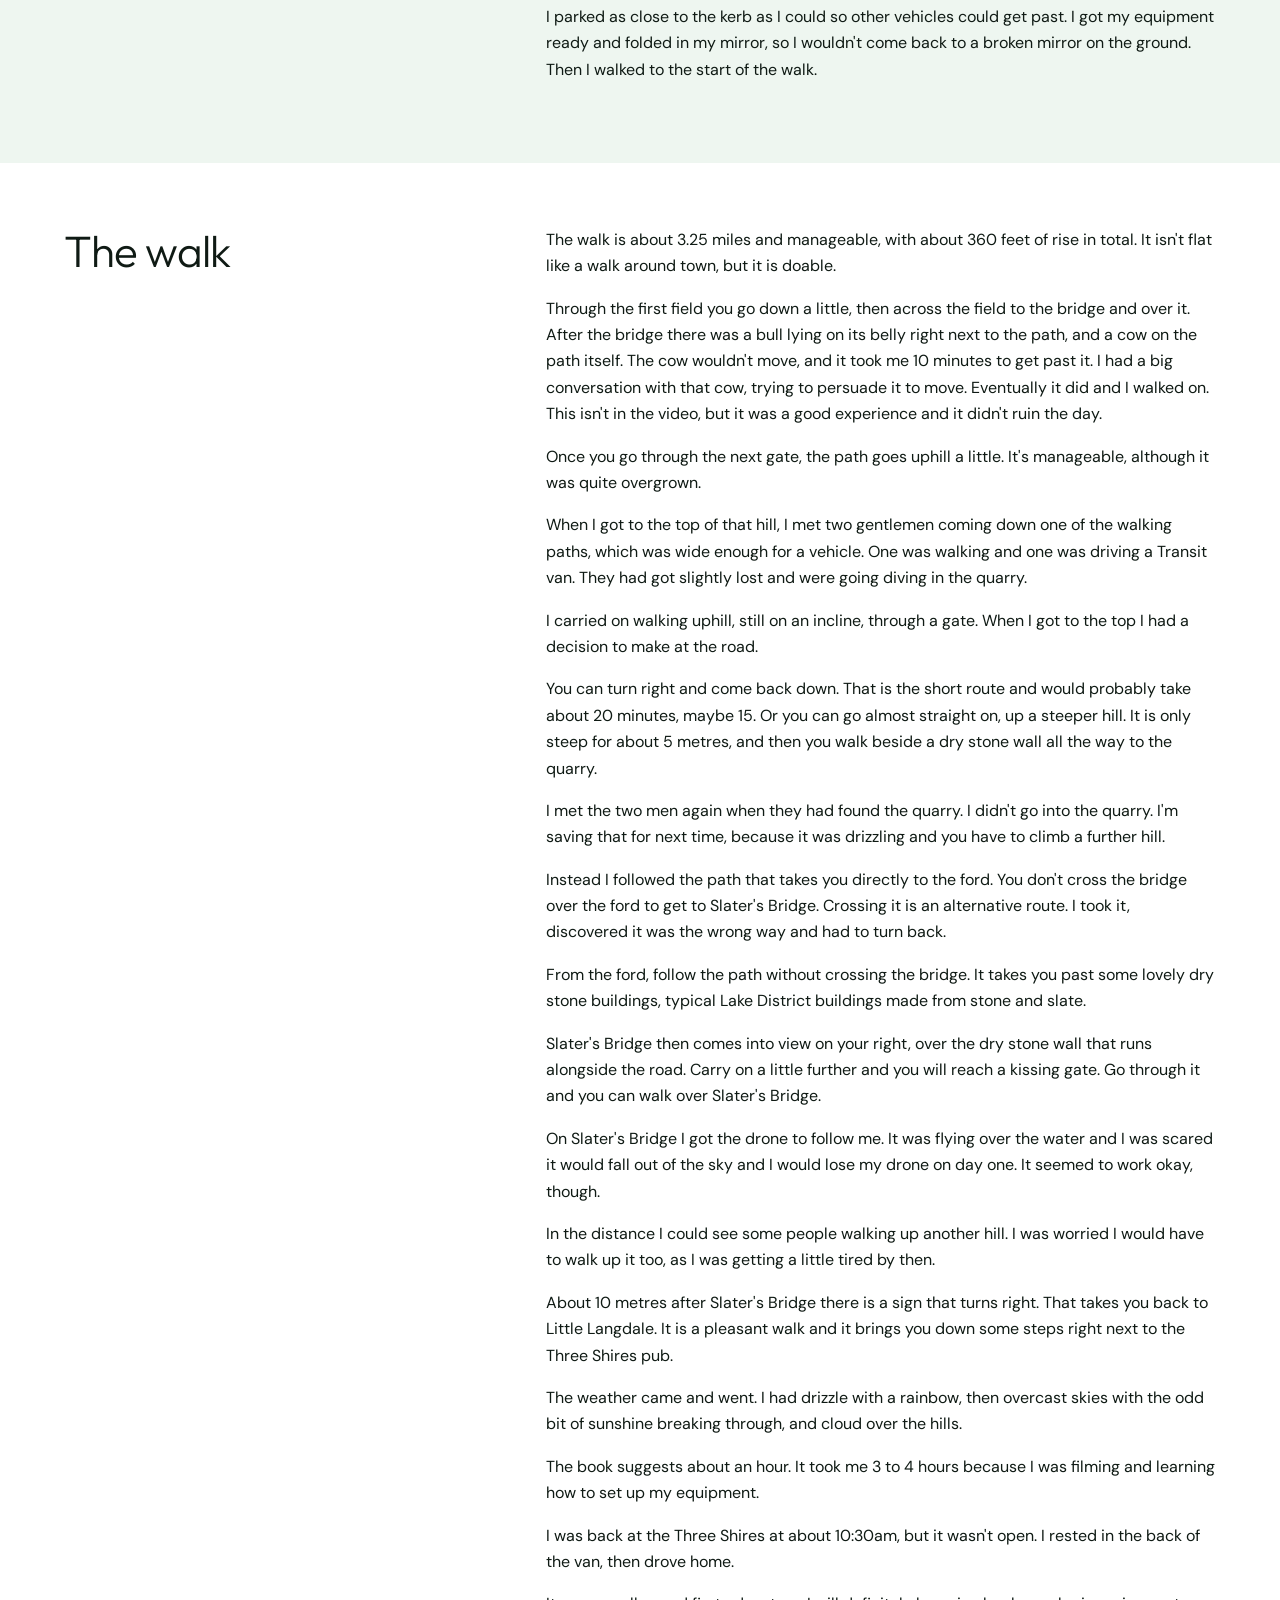
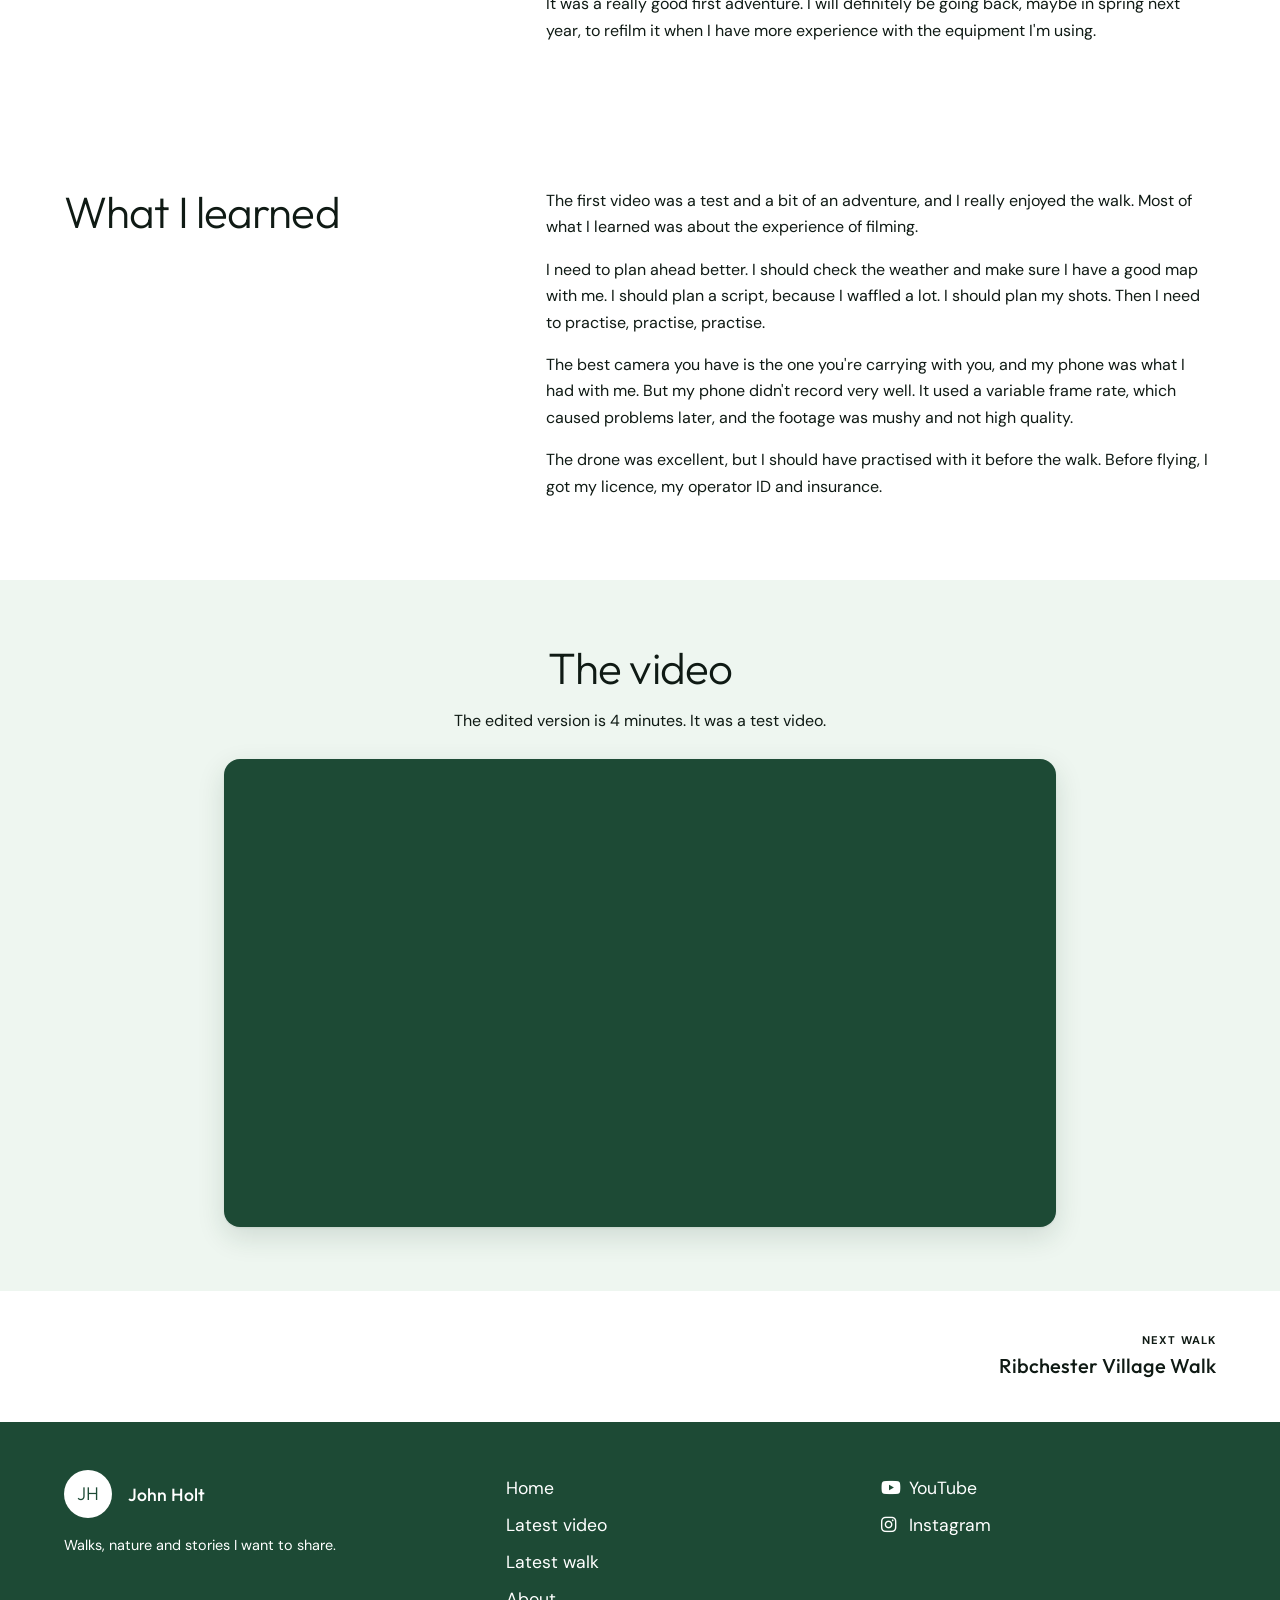
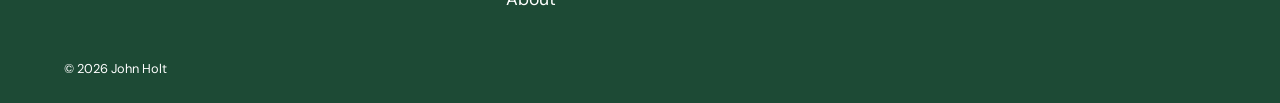
==== commit dbb312e7: "kit" ====
--- a/littlelangdale.html
+++ b/littlelangdale.html
@@ -86,7 +86,7 @@
         <h2 class="section__title">The backstory</h2>
         <div>
           <p>I'm now 62 and I decided to start a YouTube channel.</p>
-          <p>I set myself a budget of £1000. I searched YouTube for advice, then chose some basic kit. Then, silly me, I bought a drone.</p>
+          <p>I set myself a budget of £1,000. I searched YouTube for advice, then chose some basic kit: a phone, a tripod and a gimbal. Then, silly me, I bought a drone.</p>
           <p>I bought a walking book from a charity shop. It was all high routes and lots of climbing, which I don't want to do at 62. I then found Lakeland Walking on the Level and chose to start with the easiest walk, walk 13.</p>
         </div>
       </div>
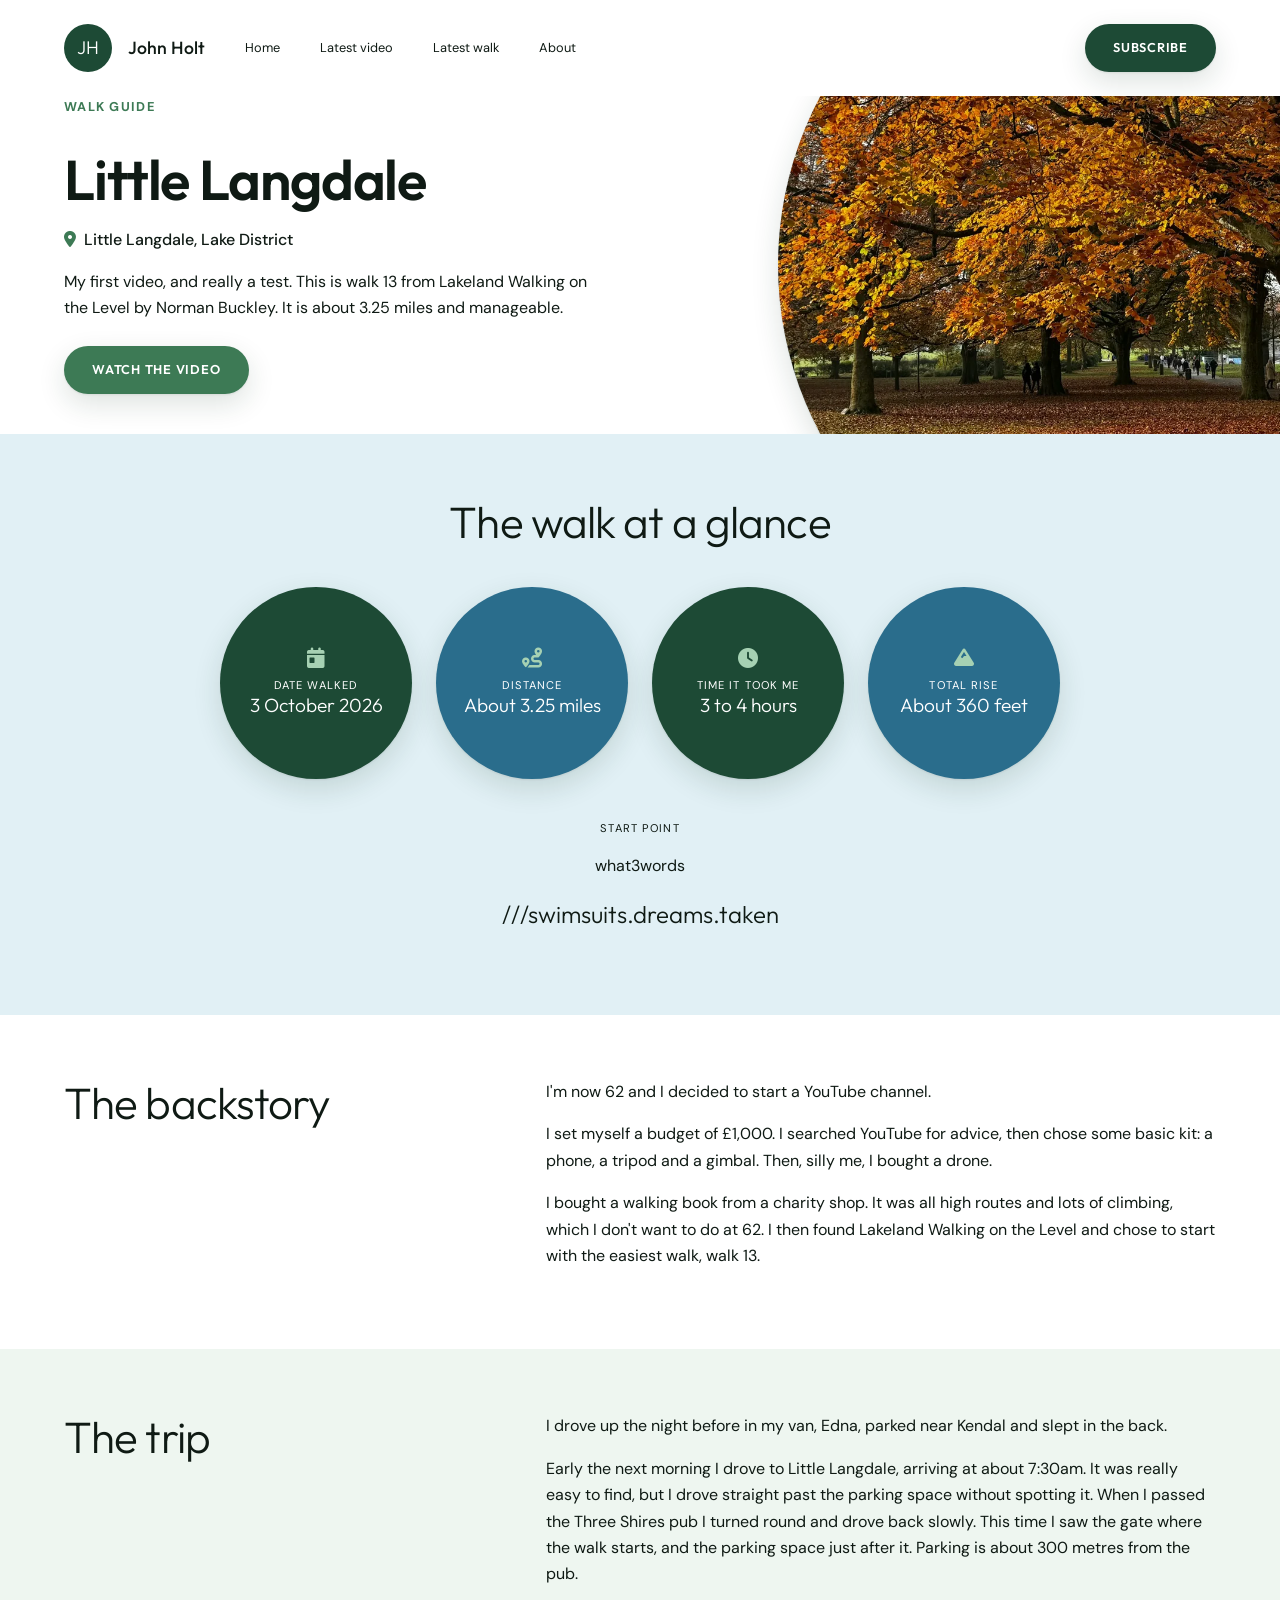
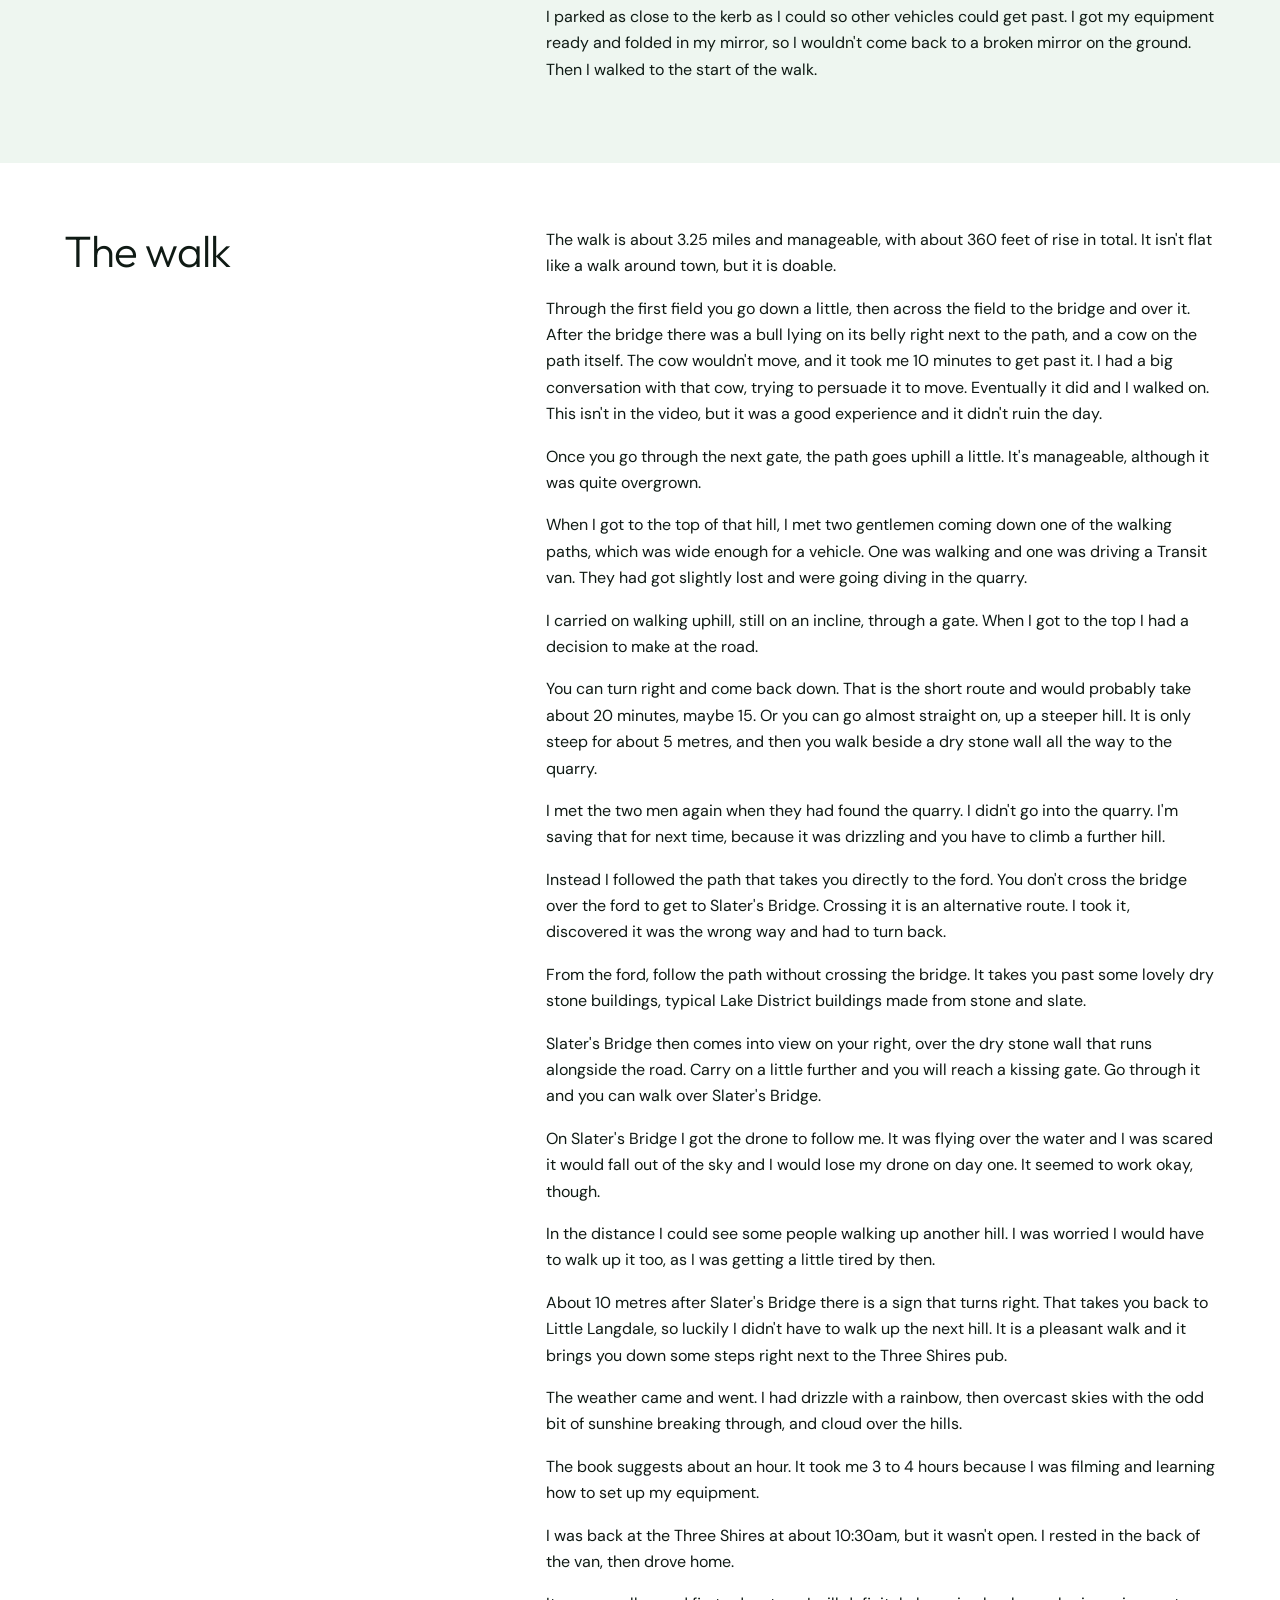
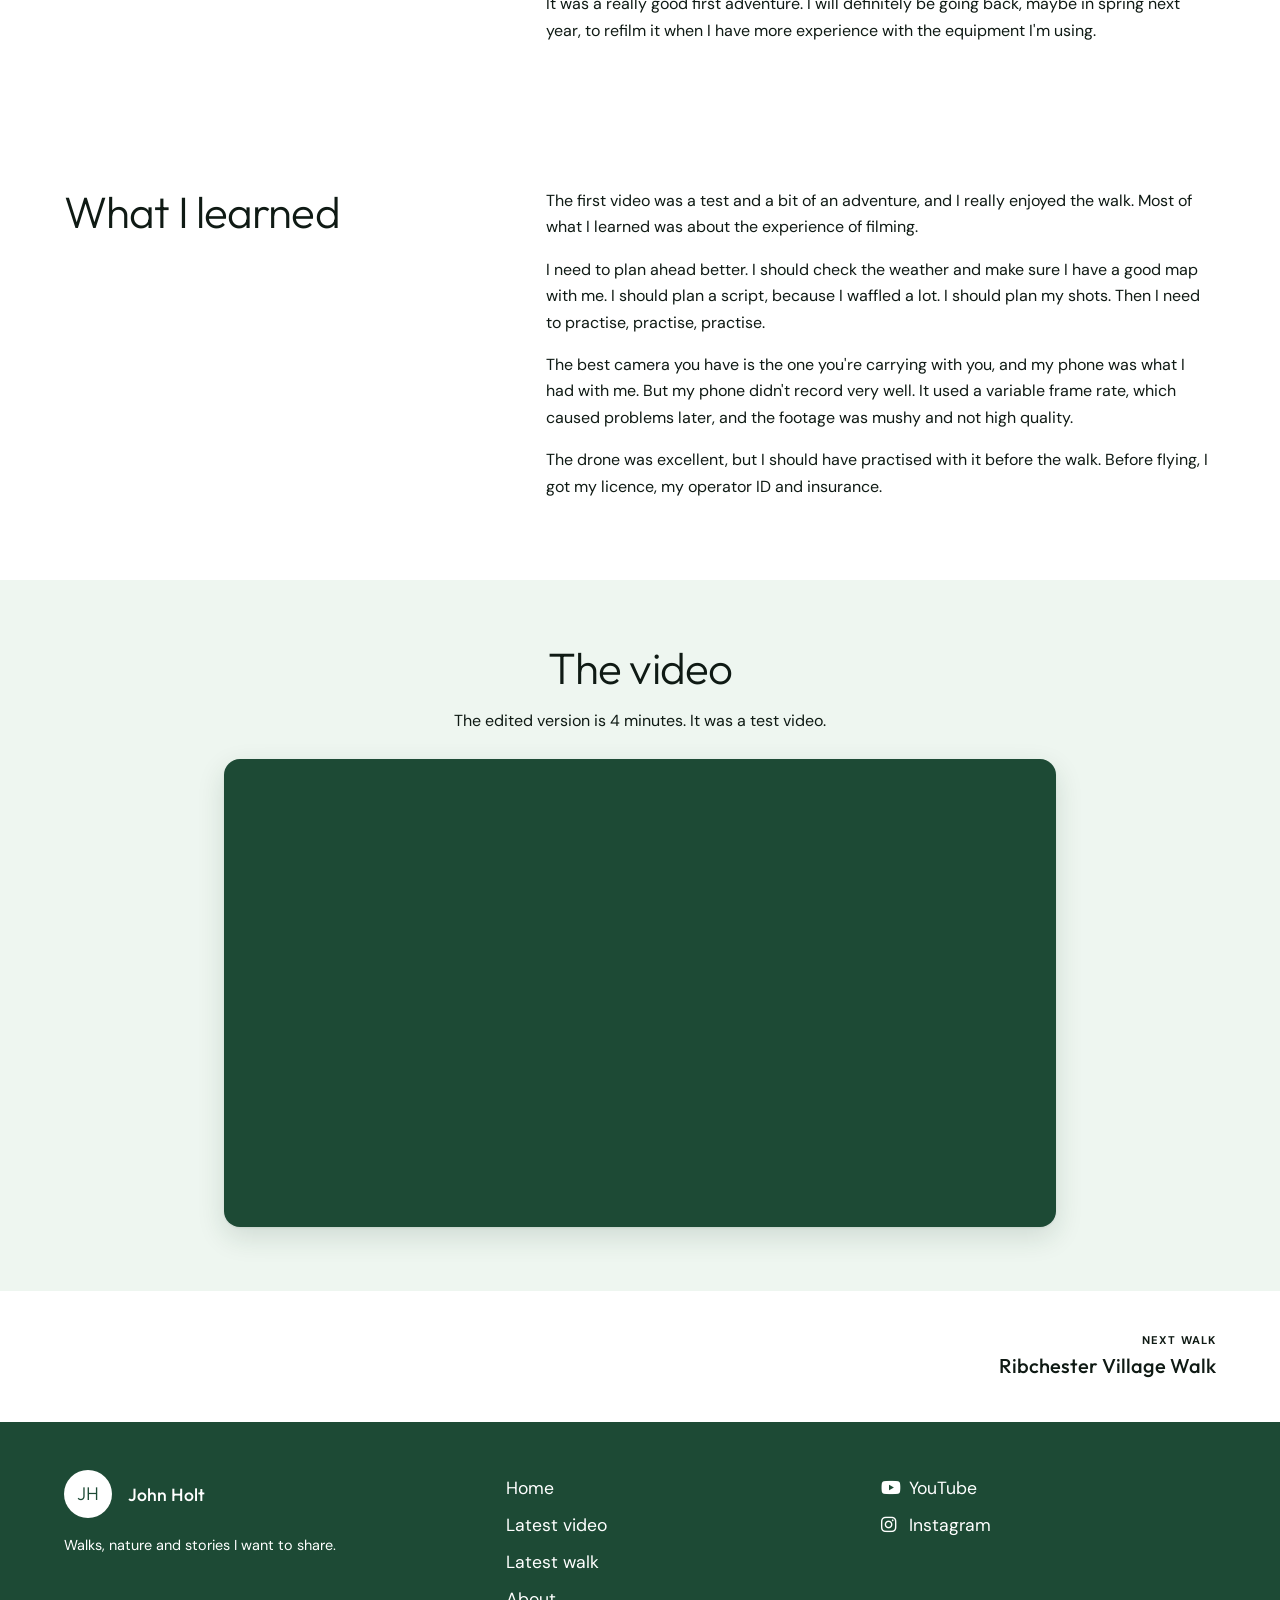
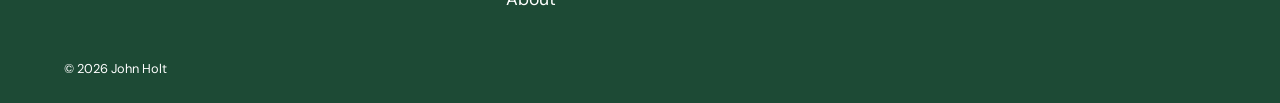
==== commit cea51311: "Hill" ====
--- a/littlelangdale.html
+++ b/littlelangdale.html
@@ -119,7 +119,7 @@
           <p>Slater's Bridge then comes into view on your right, over the dry stone wall that runs alongside the road. Carry on a little further and you will reach a kissing gate. Go through it and you can walk over Slater's Bridge.</p>
           <p>On Slater's Bridge I got the drone to follow me. It was flying over the water and I was scared it would fall out of the sky and I would lose my drone on day one. It seemed to work okay, though.</p>
           <p>In the distance I could see some people walking up another hill. I was worried I would have to walk up it too, as I was getting a little tired by then.</p>
-          <p>About 10 metres after Slater's Bridge there is a sign that turns right. That takes you back to Little Langdale. It is a pleasant walk and it brings you down some steps right next to the Three Shires pub.</p>
+          <p>About 10 metres after Slater's Bridge there is a sign that turns right. That takes you back to Little Langdale, so luckily I didn't have to walk up the next hill. It is a pleasant walk and it brings you down some steps right next to the Three Shires pub.</p>
           <p>The weather came and went. I had drizzle with a rainbow, then overcast skies with the odd bit of sunshine breaking through, and cloud over the hills.</p>
           <p>The book suggests about an hour. It took me 3 to 4 hours because I was filming and learning how to set up my equipment.</p>
           <p>I was back at the Three Shires at about 10:30am, but it wasn't open. I rested in the back of the van, then drove home.</p>
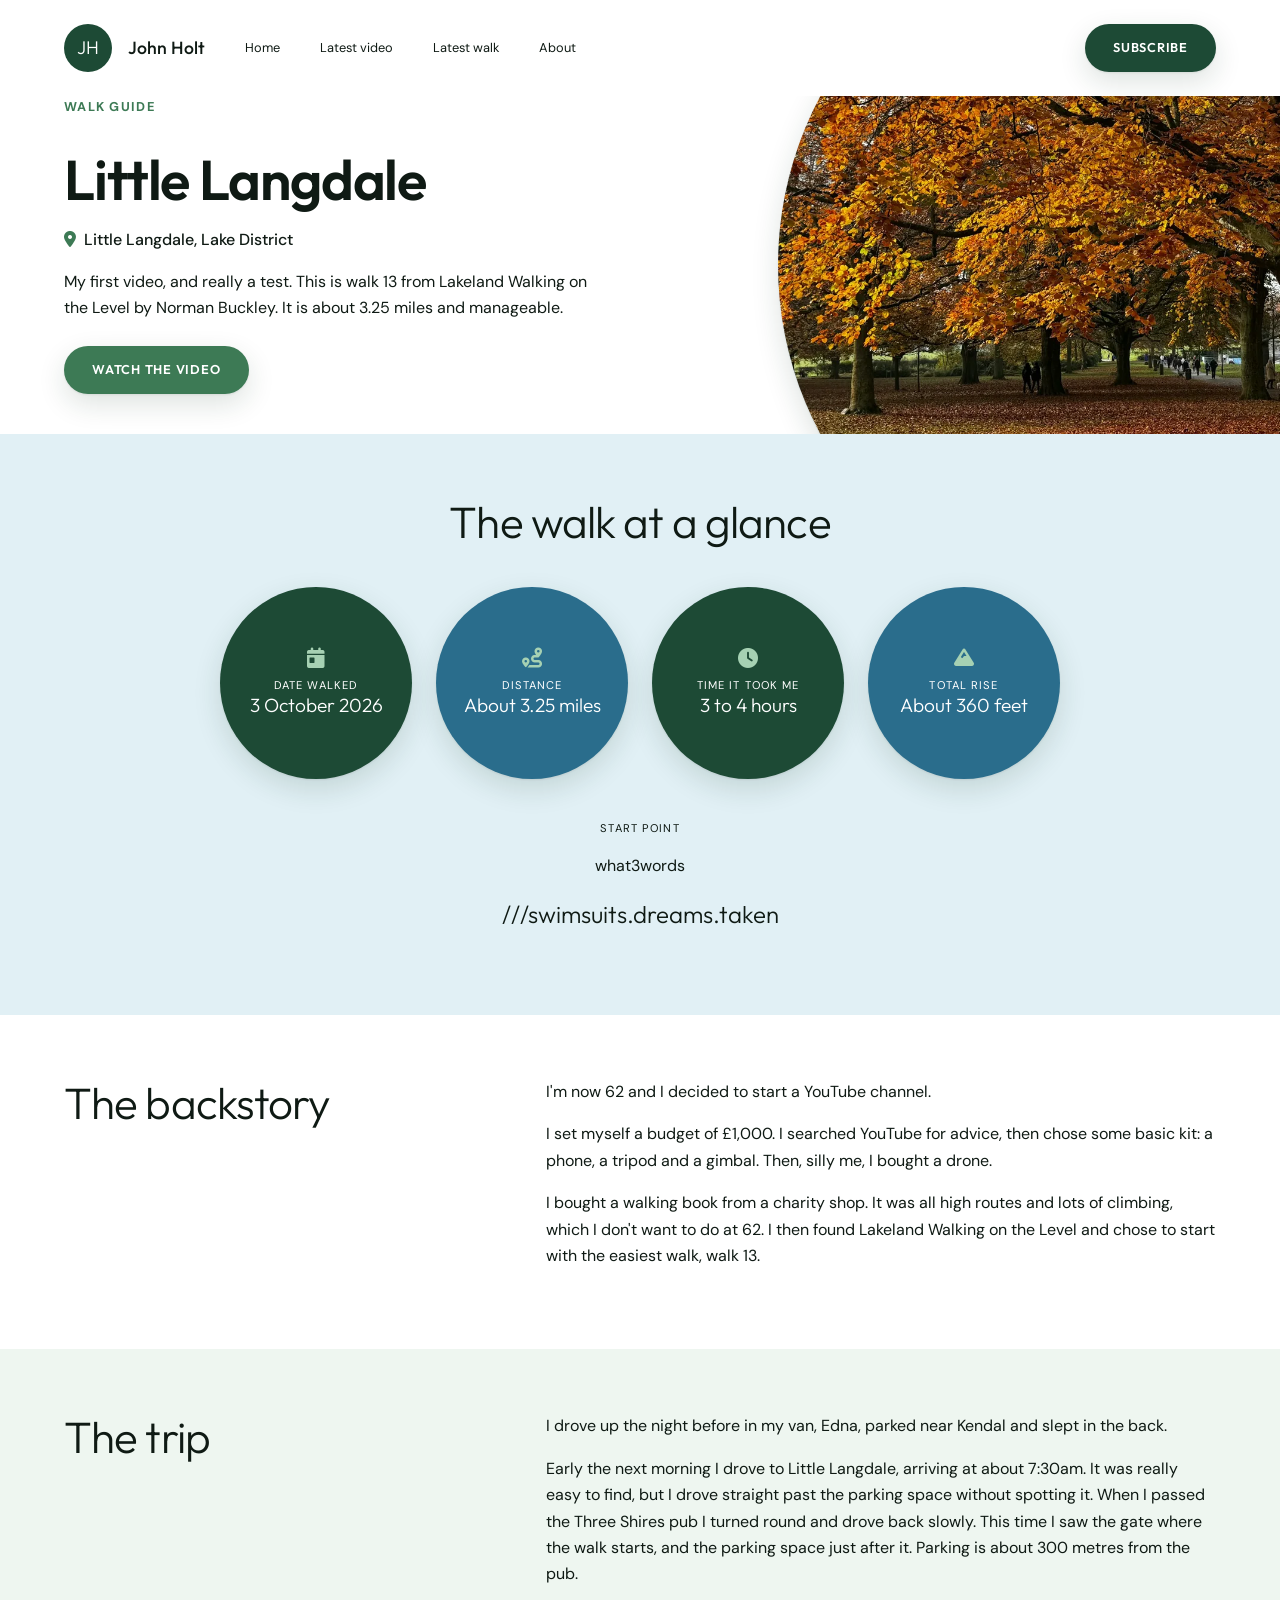
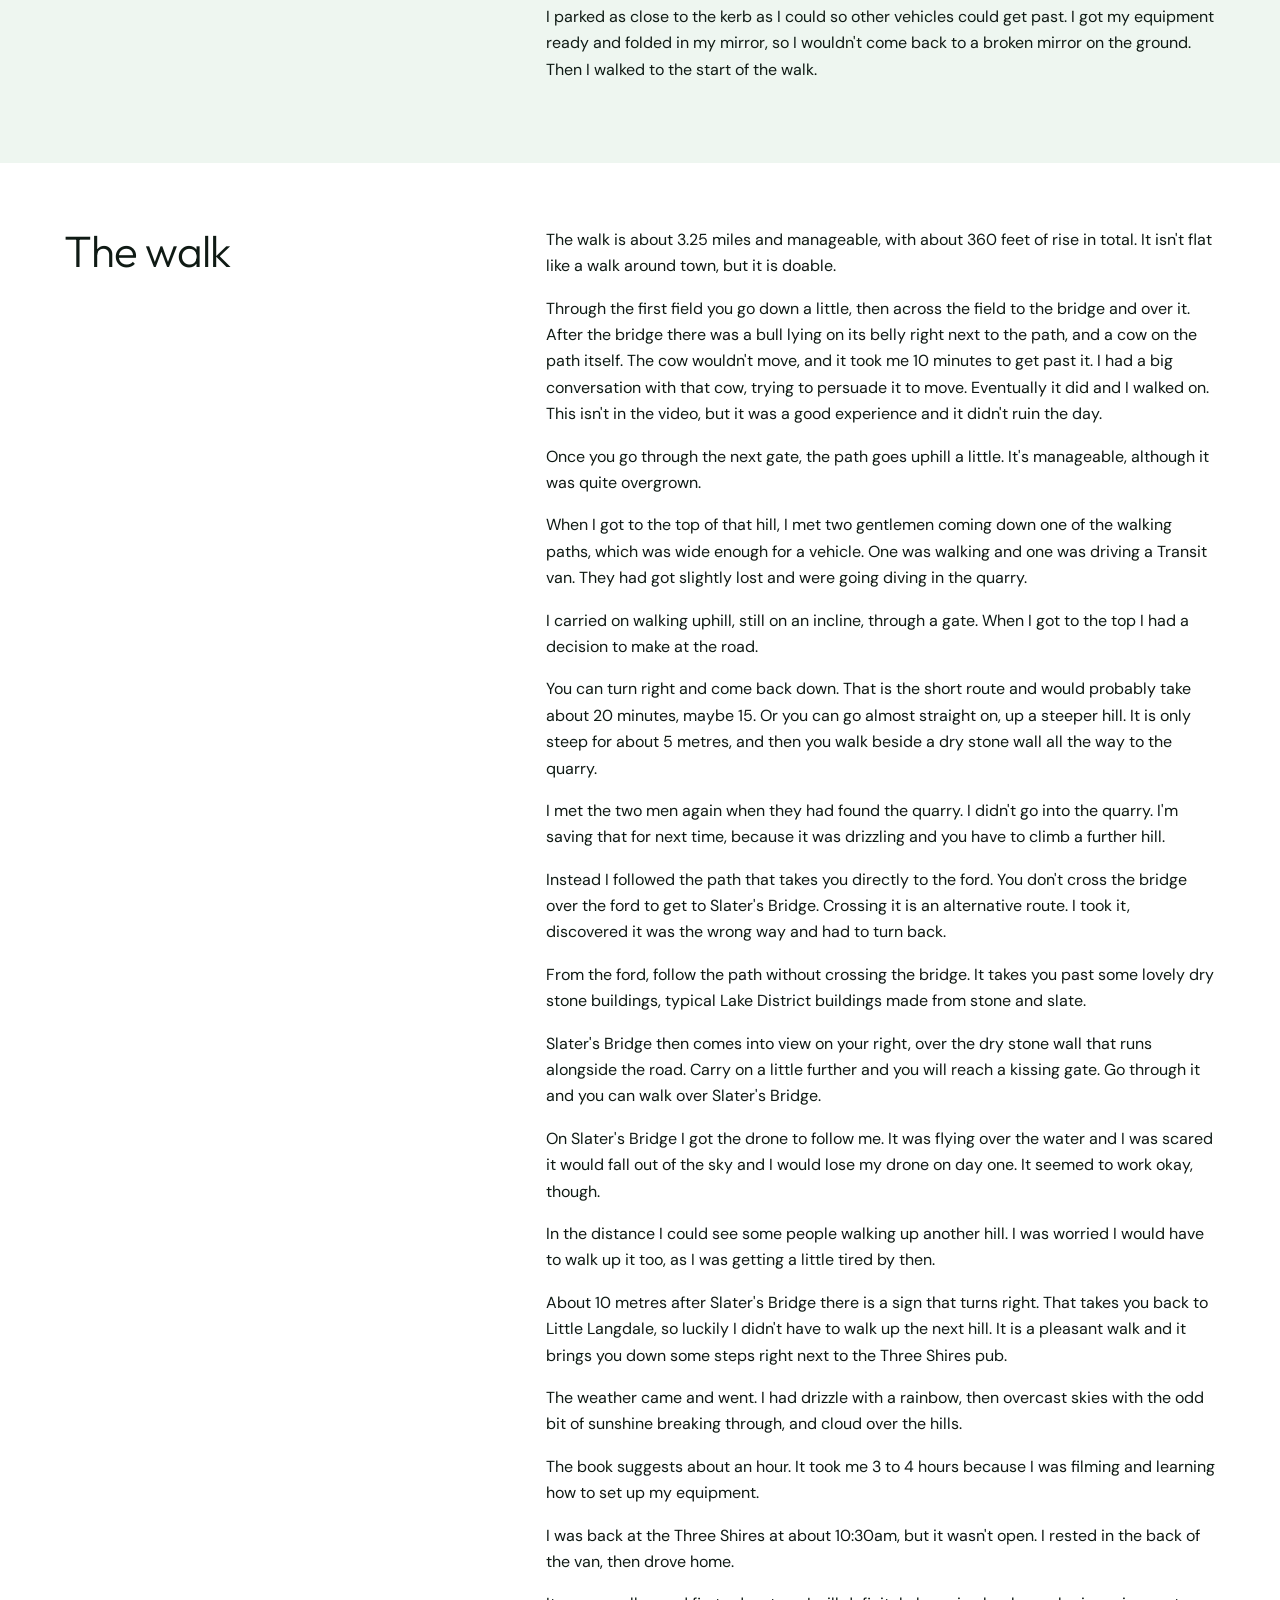
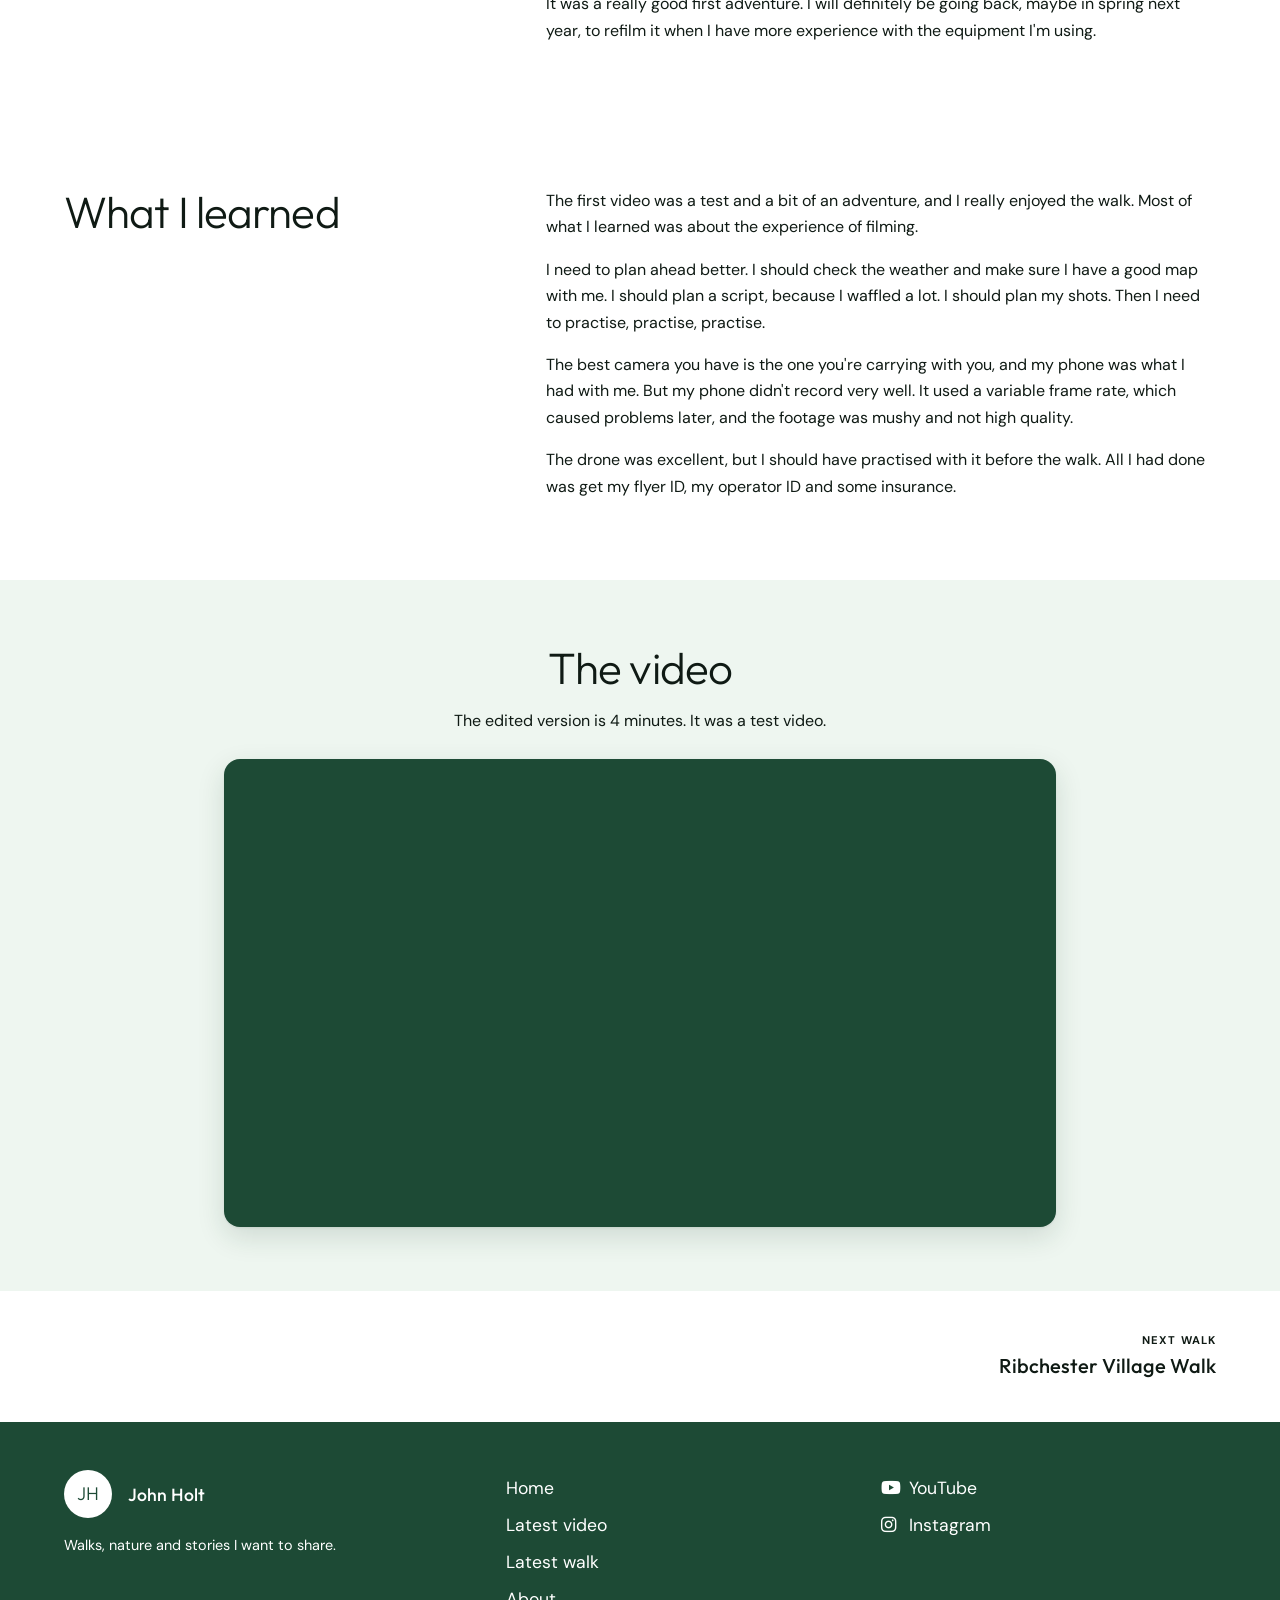
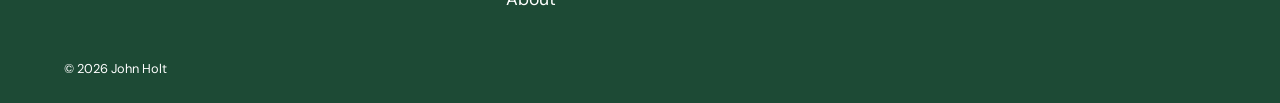
==== commit d6c0ec4d: "drone" ====
--- a/littlelangdale.html
+++ b/littlelangdale.html
@@ -135,7 +135,7 @@
           <p>The first video was a test and a bit of an adventure, and I really enjoyed the walk. Most of what I learned was about the experience of filming.</p>
           <p>I need to plan ahead better. I should check the weather and make sure I have a good map with me. I should plan a script, because I waffled a lot. I should plan my shots. Then I need to practise, practise, practise.</p>
           <p>The best camera you have is the one you're carrying with you, and my phone was what I had with me. But my phone didn't record very well. It used a variable frame rate, which caused problems later, and the footage was mushy and not high quality.</p>
-          <p>The drone was excellent, but I should have practised with it before the walk. Before flying, I got my licence, my operator ID and insurance.</p>
+          <p>The drone was excellent, but I should have practised with it before the walk. All I had done was get my flyer ID, my operator ID and some insurance.</p>
         </div>
       </div>
     </section>
